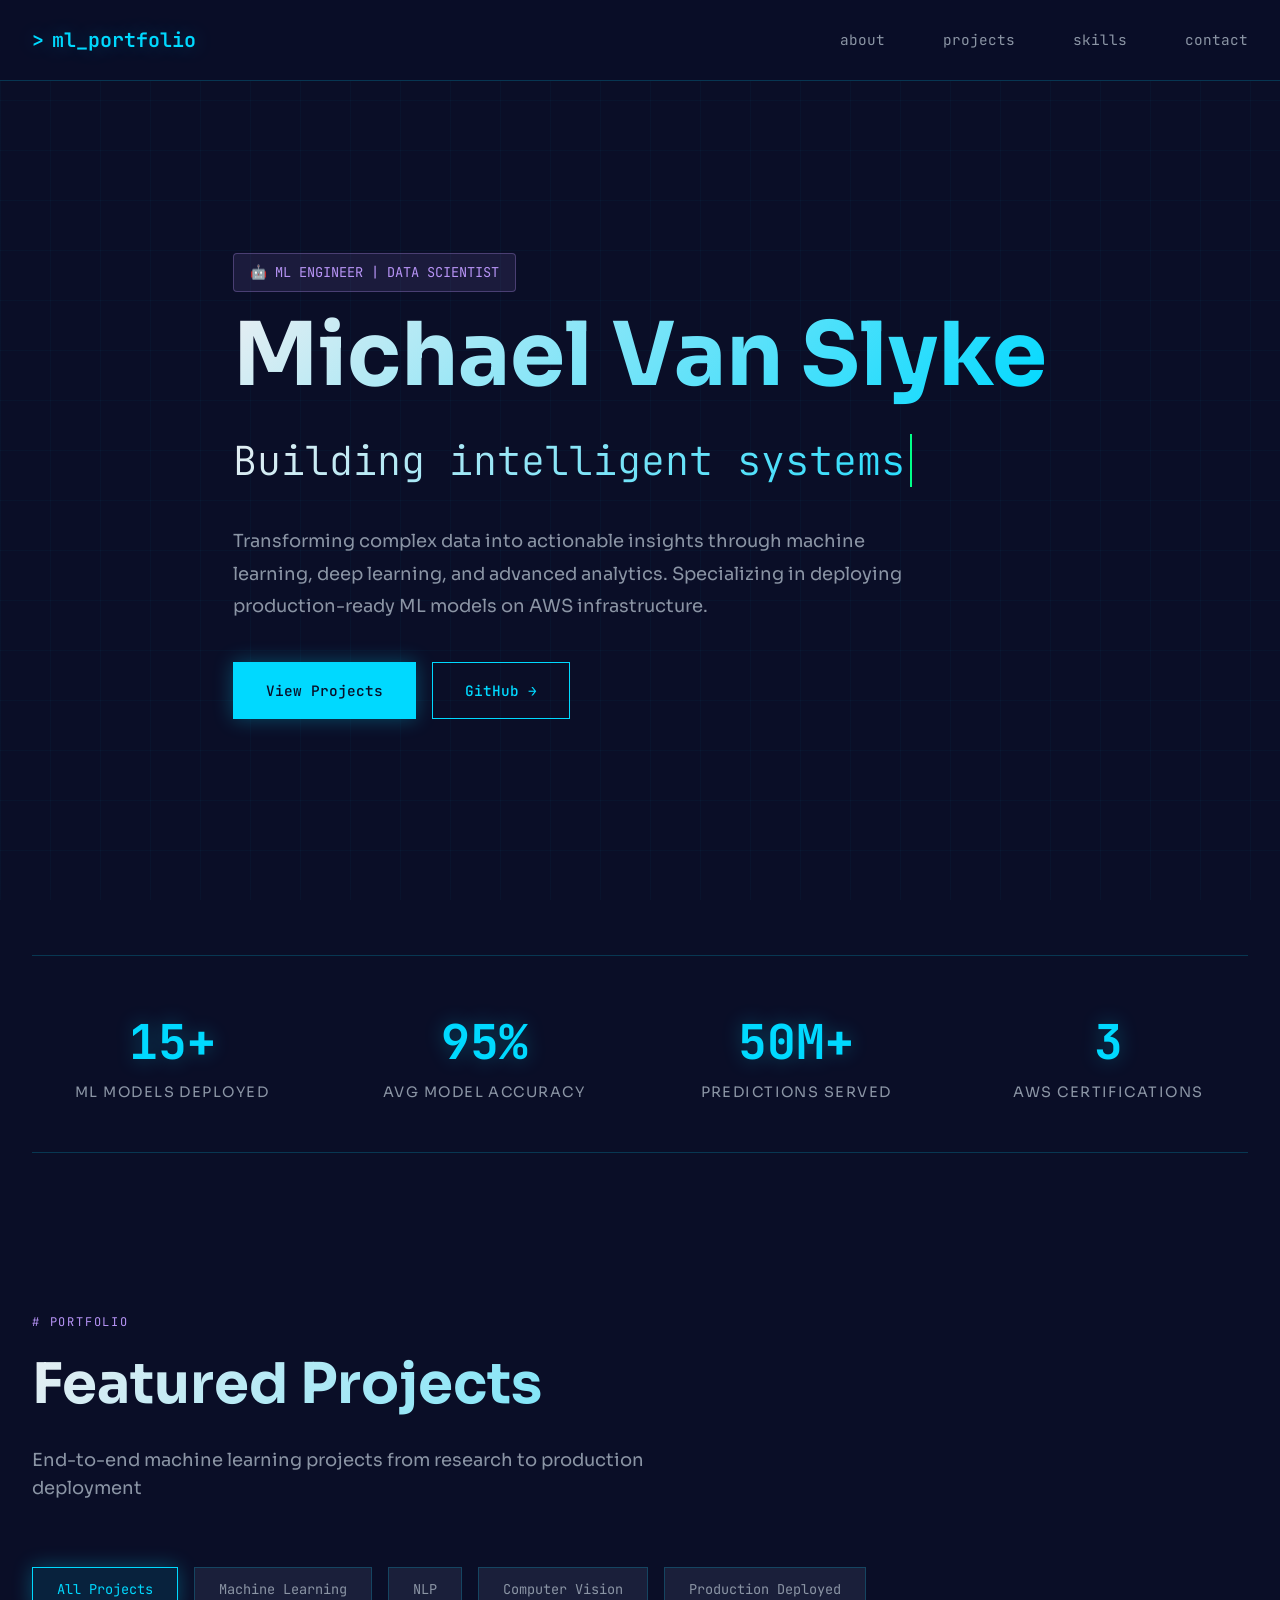
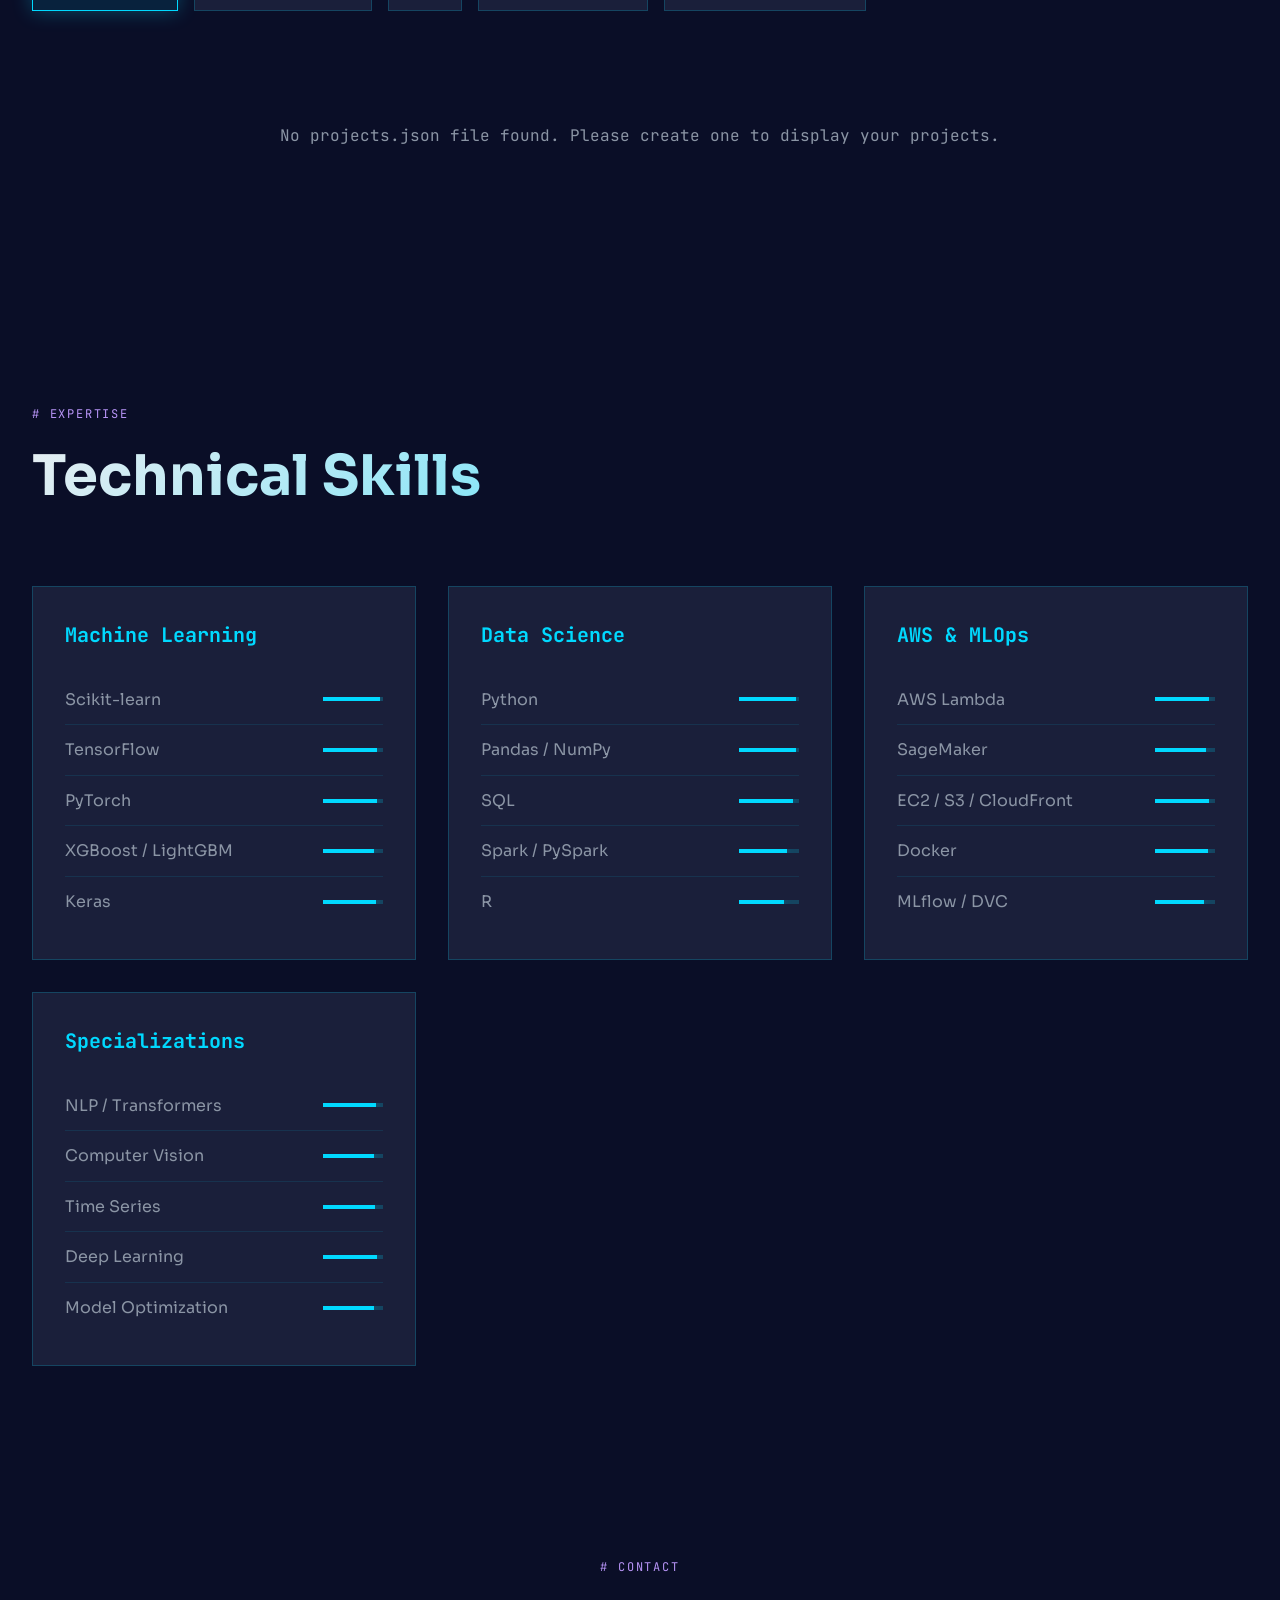
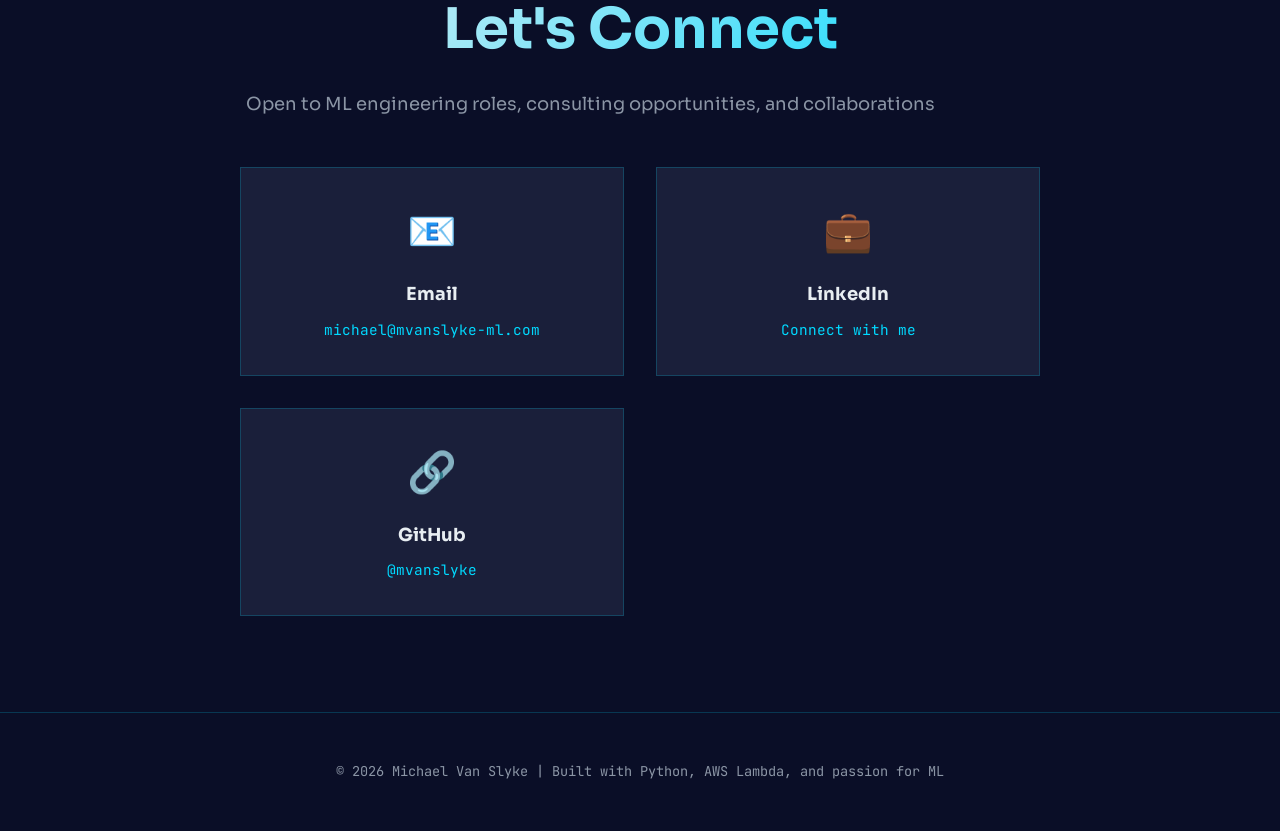
==== website/index.html @ 48c7a218 "Restructured Repository" ====
<!DOCTYPE html>
<html lang="en">
<head>
    <meta charset="UTF-8">
    <meta name="viewport" content="width=device-width, initial-scale=1.0">
    <title>Michael Van Slyke - ML Engineer & Data Scientist</title>
    <meta name="description" content="Machine Learning Engineer and Data Scientist specializing in deploying production-ready ML models on AWS infrastructure.">
    <meta name="keywords" content="machine learning, data science, AWS, deep learning, AI, portfolio">
    
    <!-- Fonts -->
    <link rel="preconnect" href="https://fonts.googleapis.com">
    <link rel="preconnect" href="https://fonts.gstatic.com" crossorigin>
    <link href="https://fonts.googleapis.com/css2?family=JetBrains+Mono:wght@300;400;600&family=Sora:wght@300;400;600;700&display=swap" rel="stylesheet">
    
    <!-- Styles -->
    <link rel="stylesheet" href="styles.css">
</head>
<body>
    <!-- Particle effect -->
    <div class="particles" id="particles"></div>

    <!-- Navigation -->
    <nav>
        <div class="container">
            <div class="logo">ml_portfolio</div>
            <ul>
                <li><a href="#about">about</a></li>
                <li><a href="#projects">projects</a></li>
                <li><a href="#skills">skills</a></li>
                <li><a href="#contact">contact</a></li>
            </ul>
        </div>
    </nav>

    <!-- Hero Section -->
    <section class="hero">
        <div class="container">
            <div class="hero-content">
                <div class="hero-label">🤖 ML ENGINEER | DATA SCIENTIST</div>
                <h1>Michael Van Slyke</h1>
                <h2><span class="typing">Building intelligent systems</span></h2>
                <p>
                    Transforming complex data into actionable insights through machine learning, 
                    deep learning, and advanced analytics. Specializing in deploying production-ready 
                    ML models on AWS infrastructure.
                </p>
                <div class="hero-buttons">
                    <a href="#projects" class="btn btn-primary">View Projects</a>
                    <a href="https://github.com/mvanslyke" class="btn btn-secondary" target="_blank">GitHub →</a>
                </div>
            </div>
        </div>
    </section>

    <!-- Stats -->
    <div class="container">
        <div class="stats">
            <div class="stat-item">
                <div class="stat-number">15+</div>
                <div class="stat-label">ML Models Deployed</div>
            </div>
            <div class="stat-item">
                <div class="stat-number">95%</div>
                <div class="stat-label">Avg Model Accuracy</div>
            </div>
            <div class="stat-item">
                <div class="stat-number">50M+</div>
                <div class="stat-label">Predictions Served</div>
            </div>
            <div class="stat-item">
                <div class="stat-number">3</div>
                <div class="stat-label">AWS Certifications</div>
            </div>
        </div>
    </div>

    <!-- Projects Section -->
    <section id="projects">
        <div class="container">
            <div class="section-header">
                <div class="section-tag"># PORTFOLIO</div>
                <h2>Featured Projects</h2>
                <p class="section-description">
                    End-to-end machine learning projects from research to production deployment
                </p>
            </div>

            <div class="filter-tabs">
                <button class="filter-tab active" data-filter="all">All Projects</button>
                <button class="filter-tab" data-filter="ml">Machine Learning</button>
                <button class="filter-tab" data-filter="nlp">NLP</button>
                <button class="filter-tab" data-filter="cv">Computer Vision</button>
                <button class="filter-tab" data-filter="deploy">Production Deployed</button>
            </div>

            <div class="projects-grid" id="projectsGrid">
                <!-- Projects will be dynamically loaded here -->
            </div>
        </div>
    </section>

    <!-- Skills Section -->
    <section id="skills">
        <div class="container">
            <div class="section-header">
                <div class="section-tag"># EXPERTISE</div>
                <h2>Technical Skills</h2>
            </div>

            <div class="skills-grid">
                <div class="skill-category">
                    <h3>Machine Learning</h3>
                    <ul class="skill-list">
                        <li>Scikit-learn <span class="skill-bar" style="--skill-level: 95%"></span></li>
                        <li>TensorFlow <span class="skill-bar" style="--skill-level: 90%"></span></li>
                        <li>PyTorch <span class="skill-bar" style="--skill-level: 90%"></span></li>
                        <li>XGBoost / LightGBM <span class="skill-bar" style="--skill-level: 85%"></span></li>
                        <li>Keras <span class="skill-bar" style="--skill-level: 88%"></span></li>
                    </ul>
                </div>

                <div class="skill-category">
                    <h3>Data Science</h3>
                    <ul class="skill-list">
                        <li>Python <span class="skill-bar" style="--skill-level: 95%"></span></li>
                        <li>Pandas / NumPy <span class="skill-bar" style="--skill-level: 95%"></span></li>
                        <li>SQL <span class="skill-bar" style="--skill-level: 90%"></span></li>
                        <li>Spark / PySpark <span class="skill-bar" style="--skill-level: 80%"></span></li>
                        <li>R <span class="skill-bar" style="--skill-level: 75%"></span></li>
                    </ul>
                </div>

                <div class="skill-category">
                    <h3>AWS & MLOps</h3>
                    <ul class="skill-list">
                        <li>AWS Lambda <span class="skill-bar" style="--skill-level: 90%"></span></li>
                        <li>SageMaker <span class="skill-bar" style="--skill-level: 85%"></span></li>
                        <li>EC2 / S3 / CloudFront <span class="skill-bar" style="--skill-level: 90%"></span></li>
                        <li>Docker <span class="skill-bar" style="--skill-level: 88%"></span></li>
                        <li>MLflow / DVC <span class="skill-bar" style="--skill-level: 82%"></span></li>
                    </ul>
                </div>

                <div class="skill-category">
                    <h3>Specializations</h3>
                    <ul class="skill-list">
                        <li>NLP / Transformers <span class="skill-bar" style="--skill-level: 88%"></span></li>
                        <li>Computer Vision <span class="skill-bar" style="--skill-level: 85%"></span></li>
                        <li>Time Series <span class="skill-bar" style="--skill-level: 87%"></span></li>
                        <li>Deep Learning <span class="skill-bar" style="--skill-level: 90%"></span></li>
                        <li>Model Optimization <span class="skill-bar" style="--skill-level: 85%"></span></li>
                    </ul>
                </div>
            </div>
        </div>
    </section>

    <!-- Contact Section -->
    <section id="contact">
        <div class="container">
            <div class="contact-content">
                <div class="section-tag"># CONTACT</div>
                <h2>Let's Connect</h2>
                <p class="section-description">
                    Open to ML engineering roles, consulting opportunities, and collaborations
                </p>

                <div class="contact-grid">
                    <div class="contact-card">
                        <div class="contact-icon">📧</div>
                        <h3>Email</h3>
                        <a href="mailto:michael@mvanslyke-ml.com">michael@mvanslyke-ml.com</a>
                    </div>
                    <div class="contact-card">
                        <div class="contact-icon">💼</div>
                        <h3>LinkedIn</h3>
                        <a href="https://linkedin.com/in/michaelvanslyke" target="_blank">Connect with me</a>
                    </div>
                    <div class="contact-card">
                        <div class="contact-icon">🔗</div>
                        <h3>GitHub</h3>
                        <a href="https://github.com/mvanslyke" target="_blank">@mvanslyke</a>
                    </div>
                </div>
            </div>
        </div>
    </section>

    <!-- Footer -->
    <footer>
        <div class="container">
            <p>© 2026 Michael Van Slyke | Built with Python, AWS Lambda, and passion for ML</p>
        </div>
    </footer>

    <!-- ML Demo Modal -->
    <div class="modal" id="demoModal">
        <div class="modal-content">
            <div class="modal-header">
                <h3 id="modalTitle">Live ML Demo</h3>
                <button class="modal-close" onclick="closeModal()">&times;</button>
            </div>
            <div class="modal-body">
                <div class="demo-interface">
                    <label style="display: block; margin-bottom: 0.5rem; color: var(--text-muted); font-family: 'JetBrains Mono', monospace; font-size: 0.85rem;">
                        INPUT DATA
                    </label>
                    <textarea 
                        id="demoInput" 
                        class="demo-input" 
                        rows="4" 
                        placeholder="Enter your input here..."></textarea>
                    
                    <button class="btn btn-primary" onclick="runDemo()" style="width: 100%;">
                        Run Prediction
                    </button>
                </div>

                <div style="margin-bottom: 1rem;">
                    <label style="display: block; margin-bottom: 0.5rem; color: var(--text-muted); font-family: 'JetBrains Mono', monospace; font-size: 0.85rem;">
                        MODEL OUTPUT
                    </label>
                    <div id="demoOutput" class="demo-output">
Awaiting prediction...
                    </div>
                </div>

                <div style="padding: 1rem; background: rgba(0, 217, 255, 0.05); border: 1px solid var(--border);">
                    <p style="color: var(--text-muted); font-size: 0.85rem; margin: 0;">
                        <strong style="color: var(--accent);">ℹ️ About this model:</strong>
                        <span id="modalDescription">Model description will appear here</span>
                    </p>
                </div>
            </div>
        </div>
    </div>

    <!-- Scripts -->
    <script src="app.js"></script>
</body>
</html>
---- website/styles.css ----
/* CSS Variables */
:root {
    --primary: #0A0E27;
    --secondary: #1A1F3A;
    --accent: #00D9FF;
    --accent-glow: rgba(0, 217, 255, 0.3);
    --purple: #B794F6;
    --green: #00FF88;
    --text: #E8EEF2;
    --text-muted: #8B95A5;
    --border: rgba(0, 217, 255, 0.2);
    --code-bg: #0D1117;
}

/* Reset */
* {
    margin: 0;
    padding: 0;
    box-sizing: border-box;
}

/* Base Styles */
body {
    font-family: 'Sora', sans-serif;
    background: var(--primary);
    color: var(--text);
    line-height: 1.6;
    overflow-x: hidden;
}

/* Animated background grid */
body::before {
    content: '';
    position: fixed;
    top: 0;
    left: 0;
    width: 100%;
    height: 100%;
    background-image: 
        linear-gradient(rgba(0, 217, 255, 0.03) 1px, transparent 1px),
        linear-gradient(90deg, rgba(0, 217, 255, 0.03) 1px, transparent 1px);
    background-size: 50px 50px;
    pointer-events: none;
    z-index: 0;
    animation: gridPulse 10s ease-in-out infinite;
}

@keyframes gridPulse {
    0%, 100% { opacity: 0.3; }
    50% { opacity: 0.6; }
}

/* Floating particles effect */
.particles {
    position: fixed;
    top: 0;
    left: 0;
    width: 100%;
    height: 100%;
    pointer-events: none;
    z-index: 1;
}

.particle {
    position: absolute;
    width: 2px;
    height: 2px;
    background: var(--accent);
    border-radius: 50%;
    opacity: 0;
    animation: float 15s infinite ease-in-out;
    box-shadow: 0 0 10px var(--accent);
}

@keyframes float {
    0% {
        transform: translateY(100vh) translateX(0);
        opacity: 0;
    }
    10% {
        opacity: 0.5;
    }
    90% {
        opacity: 0.5;
    }
    100% {
        transform: translateY(-100px) translateX(100px);
        opacity: 0;
    }
}

/* Container */
.container {
    max-width: 1400px;
    margin: 0 auto;
    padding: 0 2rem;
    position: relative;
    z-index: 2;
}

/* Navigation */
nav {
    padding: 1.5rem 0;
    position: sticky;
    top: 0;
    background: rgba(10, 14, 39, 0.95);
    backdrop-filter: blur(20px);
    border-bottom: 1px solid var(--border);
    z-index: 100;
}

nav .container {
    display: flex;
    justify-content: space-between;
    align-items: center;
}

.logo {
    font-family: 'JetBrains Mono', monospace;
    font-size: 1.25rem;
    font-weight: 600;
    color: var(--accent);
    text-shadow: 0 0 20px var(--accent-glow);
    display: flex;
    align-items: center;
    gap: 0.5rem;
}

.logo::before {
    content: '>';
    animation: blink 1.5s infinite;
}

@keyframes blink {
    0%, 49% { opacity: 1; }
    50%, 100% { opacity: 0; }
}

nav ul {
    display: flex;
    gap: 2.5rem;
    list-style: none;
}

nav a {
    color: var(--text-muted);
    text-decoration: none;
    font-size: 0.9rem;
    font-weight: 400;
    transition: all 0.3s ease;
    position: relative;
    font-family: 'JetBrains Mono', monospace;
}

nav a::before {
    content: '$ ';
    opacity: 0;
    transition: opacity 0.3s ease;
}

nav a:hover {
    color: var(--accent);
    text-shadow: 0 0 10px var(--accent-glow);
}

nav a:hover::before {
    opacity: 1;
}

/* Hero Section */
.hero {
    min-height: 90vh;
    display: flex;
    align-items: center;
    padding: 4rem 0;
    position: relative;
}

.hero-content {
    opacity: 0;
    animation: fadeInUp 1s ease 0.3s forwards;
}

.hero-label {
    font-family: 'JetBrains Mono', monospace;
    font-size: 0.85rem;
    color: var(--purple);
    margin-bottom: 1rem;
    display: inline-block;
    padding: 0.5rem 1rem;
    background: rgba(183, 148, 246, 0.1);
    border: 1px solid rgba(183, 148, 246, 0.3);
    border-radius: 4px;
}

.hero h1 {
    font-size: clamp(3rem, 8vw, 5.5rem);
    font-weight: 700;
    line-height: 1.1;
    margin-bottom: 1.5rem;
    background: linear-gradient(135deg, var(--text) 0%, var(--accent) 100%);
    -webkit-background-clip: text;
    -webkit-text-fill-color: transparent;
    background-clip: text;
}

.hero h2 {
    font-size: clamp(1.5rem, 4vw, 2.5rem);
    font-weight: 300;
    color: var(--text-muted);
    margin-bottom: 2rem;
    font-family: 'JetBrains Mono', monospace;
}

.hero h2 .typing {
    color: var(--green);
    border-right: 2px solid var(--green);
    padding-right: 5px;
    animation: typing 3s steps(30) infinite, blink-cursor 0.75s step-end infinite;
}

@keyframes typing {
    0%, 100% { width: 0; }
    50% { width: 100%; }
}

@keyframes blink-cursor {
    50% { border-color: transparent; }
}

.hero p {
    font-size: 1.125rem;
    color: var(--text-muted);
    max-width: 700px;
    margin-bottom: 2.5rem;
    line-height: 1.8;
}

.hero-buttons {
    display: flex;
    gap: 1rem;
    flex-wrap: wrap;
}

/* Buttons */
.btn {
    padding: 1rem 2rem;
    text-decoration: none;
    font-size: 0.9rem;
    font-weight: 500;
    font-family: 'JetBrains Mono', monospace;
    transition: all 0.3s ease;
    border: 1px solid;
    cursor: pointer;
    background: transparent;
    display: inline-flex;
    align-items: center;
    gap: 0.5rem;
}

.btn-primary {
    background: var(--accent);
    color: var(--primary);
    border-color: var(--accent);
    box-shadow: 0 0 20px var(--accent-glow);
}

.btn-primary:hover {
    transform: translateY(-2px);
    box-shadow: 0 5px 30px var(--accent-glow);
}

.btn-secondary {
    color: var(--accent);
    border-color: var(--accent);
}

.btn-secondary:hover {
    background: rgba(0, 217, 255, 0.1);
}

/* Stats Bar */
.stats {
    display: grid;
    grid-template-columns: repeat(auto-fit, minmax(200px, 1fr));
    gap: 2rem;
    padding: 3rem 0;
    margin: 4rem 0;
    border-top: 1px solid var(--border);
    border-bottom: 1px solid var(--border);
}

.stat-item {
    text-align: center;
}

.stat-number {
    font-size: 3rem;
    font-weight: 700;
    color: var(--accent);
    font-family: 'JetBrains Mono', monospace;
    text-shadow: 0 0 20px var(--accent-glow);
}

.stat-label {
    font-size: 0.9rem;
    color: var(--text-muted);
    text-transform: uppercase;
    letter-spacing: 0.1em;
}

/* Section Styles */
section {
    padding: 6rem 0;
}

.section-header {
    margin-bottom: 4rem;
}

.section-tag {
    font-family: 'JetBrains Mono', monospace;
    font-size: 0.75rem;
    color: var(--purple);
    text-transform: uppercase;
    letter-spacing: 0.15em;
    margin-bottom: 0.5rem;
}

h2 {
    font-size: clamp(2rem, 5vw, 3.5rem);
    font-weight: 700;
    margin-bottom: 1rem;
    background: linear-gradient(135deg, var(--text) 0%, var(--accent) 100%);
    -webkit-background-clip: text;
    -webkit-text-fill-color: transparent;
    background-clip: text;
}

.section-description {
    font-size: 1.125rem;
    color: var(--text-muted);
    max-width: 700px;
}

/* Filter Tabs */
.filter-tabs {
    display: flex;
    gap: 1rem;
    margin-bottom: 3rem;
    flex-wrap: wrap;
}

.filter-tab {
    padding: 0.75rem 1.5rem;
    background: var(--secondary);
    color: var(--text-muted);
    border: 1px solid var(--border);
    font-family: 'JetBrains Mono', monospace;
    font-size: 0.85rem;
    cursor: pointer;
    transition: all 0.3s ease;
}

.filter-tab:hover {
    border-color: var(--accent);
    color: var(--accent);
}

.filter-tab.active {
    background: rgba(0, 217, 255, 0.1);
    border-color: var(--accent);
    color: var(--accent);
    box-shadow: 0 0 20px var(--accent-glow);
}

/* Project Cards */
.projects-grid {
    display: grid;
    grid-template-columns: repeat(auto-fill, minmax(380px, 1fr));
    gap: 2rem;
}

.project-card {
    background: var(--secondary);
    border: 1px solid var(--border);
    padding: 2rem;
    transition: all 0.4s ease;
    position: relative;
    overflow: hidden;
}

.project-card::before {
    content: '';
    position: absolute;
    top: 0;
    left: 0;
    width: 100%;
    height: 3px;
    background: linear-gradient(90deg, var(--accent), var(--purple));
    transform: scaleX(0);
    transform-origin: left;
    transition: transform 0.4s ease;
}

.project-card:hover {
    transform: translateY(-5px);
    border-color: var(--accent);
    box-shadow: 0 10px 40px rgba(0, 217, 255, 0.2);
}

.project-card:hover::before {
    transform: scaleX(1);
}

.project-header {
    display: flex;
    justify-content: space-between;
    align-items: flex-start;
    margin-bottom: 1rem;
}

.project-card h3 {
    font-size: 1.5rem;
    color: var(--text);
    margin-bottom: 0.5rem;
    font-weight: 600;
}

.project-date {
    font-family: 'JetBrains Mono', monospace;
    font-size: 0.75rem;
    color: var(--text-muted);
    white-space: nowrap;
}

.project-description {
    color: var(--text-muted);
    margin-bottom: 1.5rem;
    line-height: 1.7;
    font-size: 0.95rem;
}

.project-tags {
    display: flex;
    flex-wrap: wrap;
    gap: 0.5rem;
    margin-bottom: 1.5rem;
}

.tag {
    padding: 0.4rem 0.8rem;
    background: rgba(0, 217, 255, 0.1);
    color: var(--accent);
    font-family: 'JetBrains Mono', monospace;
    font-size: 0.75rem;
    border: 1px solid rgba(0, 217, 255, 0.3);
}

.tag.ml { 
    background: rgba(183, 148, 246, 0.1);
    color: var(--purple);
    border-color: rgba(183, 148, 246, 0.3);
}

.tag.live {
    background: rgba(0, 255, 136, 0.1);
    color: var(--green);
    border-color: rgba(0, 255, 136, 0.3);
}

.project-metrics {
    display: grid;
    grid-template-columns: repeat(2, 1fr);
    gap: 1rem;
    margin-bottom: 1.5rem;
    padding: 1rem;
    background: rgba(0, 0, 0, 0.3);
    border: 1px solid rgba(0, 217, 255, 0.1);
}

.metric {
    display: flex;
    flex-direction: column;
}

.metric-value {
    font-family: 'JetBrains Mono', monospace;
    font-size: 1.25rem;
    color: var(--green);
    font-weight: 600;
}

.metric-label {
    font-size: 0.75rem;
    color: var(--text-muted);
    text-transform: uppercase;
    letter-spacing: 0.05em;
}

.project-links {
    display: flex;
    gap: 1rem;
}

.project-link {
    flex: 1;
    padding: 0.75rem;
    text-align: center;
    text-decoration: none;
    font-family: 'JetBrains Mono', monospace;
    font-size: 0.8rem;
    border: 1px solid var(--border);
    color: var(--text);
    transition: all 0.3s ease;
}

.project-link:hover {
    border-color: var(--accent);
    color: var(--accent);
    background: rgba(0, 217, 255, 0.05);
}

.project-link.demo {
    background: rgba(0, 255, 136, 0.1);
    border-color: var(--green);
    color: var(--green);
}

.project-link.demo:hover {
    background: rgba(0, 255, 136, 0.2);
    box-shadow: 0 0 20px rgba(0, 255, 136, 0.3);
}

/* ML Demo Modal */
.modal {
    display: none;
    position: fixed;
    top: 0;
    left: 0;
    width: 100%;
    height: 100%;
    background: rgba(0, 0, 0, 0.9);
    z-index: 1000;
    align-items: center;
    justify-content: center;
    backdrop-filter: blur(10px);
}

.modal.active {
    display: flex;
}

.modal-content {
    background: var(--secondary);
    border: 1px solid var(--accent);
    max-width: 800px;
    width: 90%;
    max-height: 90vh;
    overflow-y: auto;
    position: relative;
    box-shadow: 0 0 50px var(--accent-glow);
}

.modal-header {
    padding: 2rem;
    border-bottom: 1px solid var(--border);
    display: flex;
    justify-content: space-between;
    align-items: center;
}

.modal-header h3 {
    font-size: 1.75rem;
    color: var(--accent);
}

.modal-close {
    background: none;
    border: none;
    color: var(--text-muted);
    font-size: 2rem;
    cursor: pointer;
    line-height: 1;
    transition: color 0.3s ease;
}

.modal-close:hover {
    color: var(--accent);
}

.modal-body {
    padding: 2rem;
}

.demo-interface {
    background: var(--code-bg);
    border: 1px solid var(--border);
    padding: 2rem;
    margin-bottom: 2rem;
}

.demo-input {
    width: 100%;
    padding: 1rem;
    background: var(--secondary);
    border: 1px solid var(--border);
    color: var(--text);
    font-family: 'JetBrains Mono', monospace;
    font-size: 0.9rem;
    margin-bottom: 1rem;
    resize: vertical;
}

.demo-input:focus {
    outline: none;
    border-color: var(--accent);
    box-shadow: 0 0 10px var(--accent-glow);
}

.demo-output {
    background: var(--primary);
    border: 1px solid var(--green);
    padding: 1.5rem;
    font-family: 'JetBrains Mono', monospace;
    font-size: 0.9rem;
    color: var(--green);
    min-height: 150px;
    white-space: pre-wrap;
}

.loading {
    display: inline-block;
    width: 20px;
    height: 20px;
    border: 3px solid var(--border);
    border-top-color: var(--accent);
    border-radius: 50%;
    animation: spin 1s linear infinite;
}

@keyframes spin {
    to { transform: rotate(360deg); }
}

/* Skills Section */
.skills-grid {
    display: grid;
    grid-template-columns: repeat(auto-fit, minmax(300px, 1fr));
    gap: 2rem;
}

.skill-category {
    background: var(--secondary);
    border: 1px solid var(--border);
    padding: 2rem;
}

.skill-category h3 {
    color: var(--accent);
    font-size: 1.25rem;
    margin-bottom: 1.5rem;
    font-family: 'JetBrains Mono', monospace;
}

.skill-list {
    list-style: none;
}

.skill-list li {
    padding: 0.75rem 0;
    color: var(--text-muted);
    border-bottom: 1px solid rgba(0, 217, 255, 0.1);
    display: flex;
    justify-content: space-between;
    align-items: center;
}

.skill-list li:last-child {
    border-bottom: none;
}

.skill-bar {
    width: 60px;
    height: 4px;
    background: rgba(0, 217, 255, 0.2);
    position: relative;
    overflow: hidden;
}

.skill-bar::after {
    content: '';
    position: absolute;
    top: 0;
    left: 0;
    height: 100%;
    background: var(--accent);
    width: var(--skill-level, 80%);
    box-shadow: 0 0 10px var(--accent-glow);
}

/* Contact Section */
.contact-content {
    max-width: 800px;
    margin: 0 auto;
    text-align: center;
}

.contact-grid {
    display: grid;
    grid-template-columns: repeat(auto-fit, minmax(250px, 1fr));
    gap: 2rem;
    margin-top: 3rem;
}

.contact-card {
    background: var(--secondary);
    border: 1px solid var(--border);
    padding: 2rem;
    text-align: center;
    transition: all 0.3s ease;
}

.contact-card:hover {
    border-color: var(--accent);
    transform: translateY(-5px);
}

.contact-icon {
    font-size: 2.5rem;
    margin-bottom: 1rem;
}

.contact-card h3 {
    color: var(--text);
    font-size: 1.125rem;
    margin-bottom: 0.5rem;
}

.contact-card a {
    color: var(--accent);
    text-decoration: none;
    font-family: 'JetBrains Mono', monospace;
    font-size: 0.9rem;
}

/* Footer */
footer {
    padding: 3rem 0;
    border-top: 1px solid var(--border);
    text-align: center;
    color: var(--text-muted);
    font-family: 'JetBrains Mono', monospace;
    font-size: 0.85rem;
}

/* Animations */
@keyframes fadeInUp {
    from {
        opacity: 0;
        transform: translateY(30px);
    }
    to {
        opacity: 1;
        transform: translateY(0);
    }
}

/* Responsive */
@media (max-width: 968px) {
    nav ul {
        display: none;
    }

    .projects-grid {
        grid-template-columns: 1fr;
    }

    .stats {
        grid-template-columns: repeat(2, 1fr);
    }
}

@media (max-width: 640px) {
    .hero-buttons {
        flex-direction: column;
    }

    .btn {
        width: 100%;
        justify-content: center;
    }

    .filter-tabs {
        flex-direction: column;
    }

    .filter-tab {
        width: 100%;
    }

    .stats {
        grid-template-columns: 1fr;
    }
}
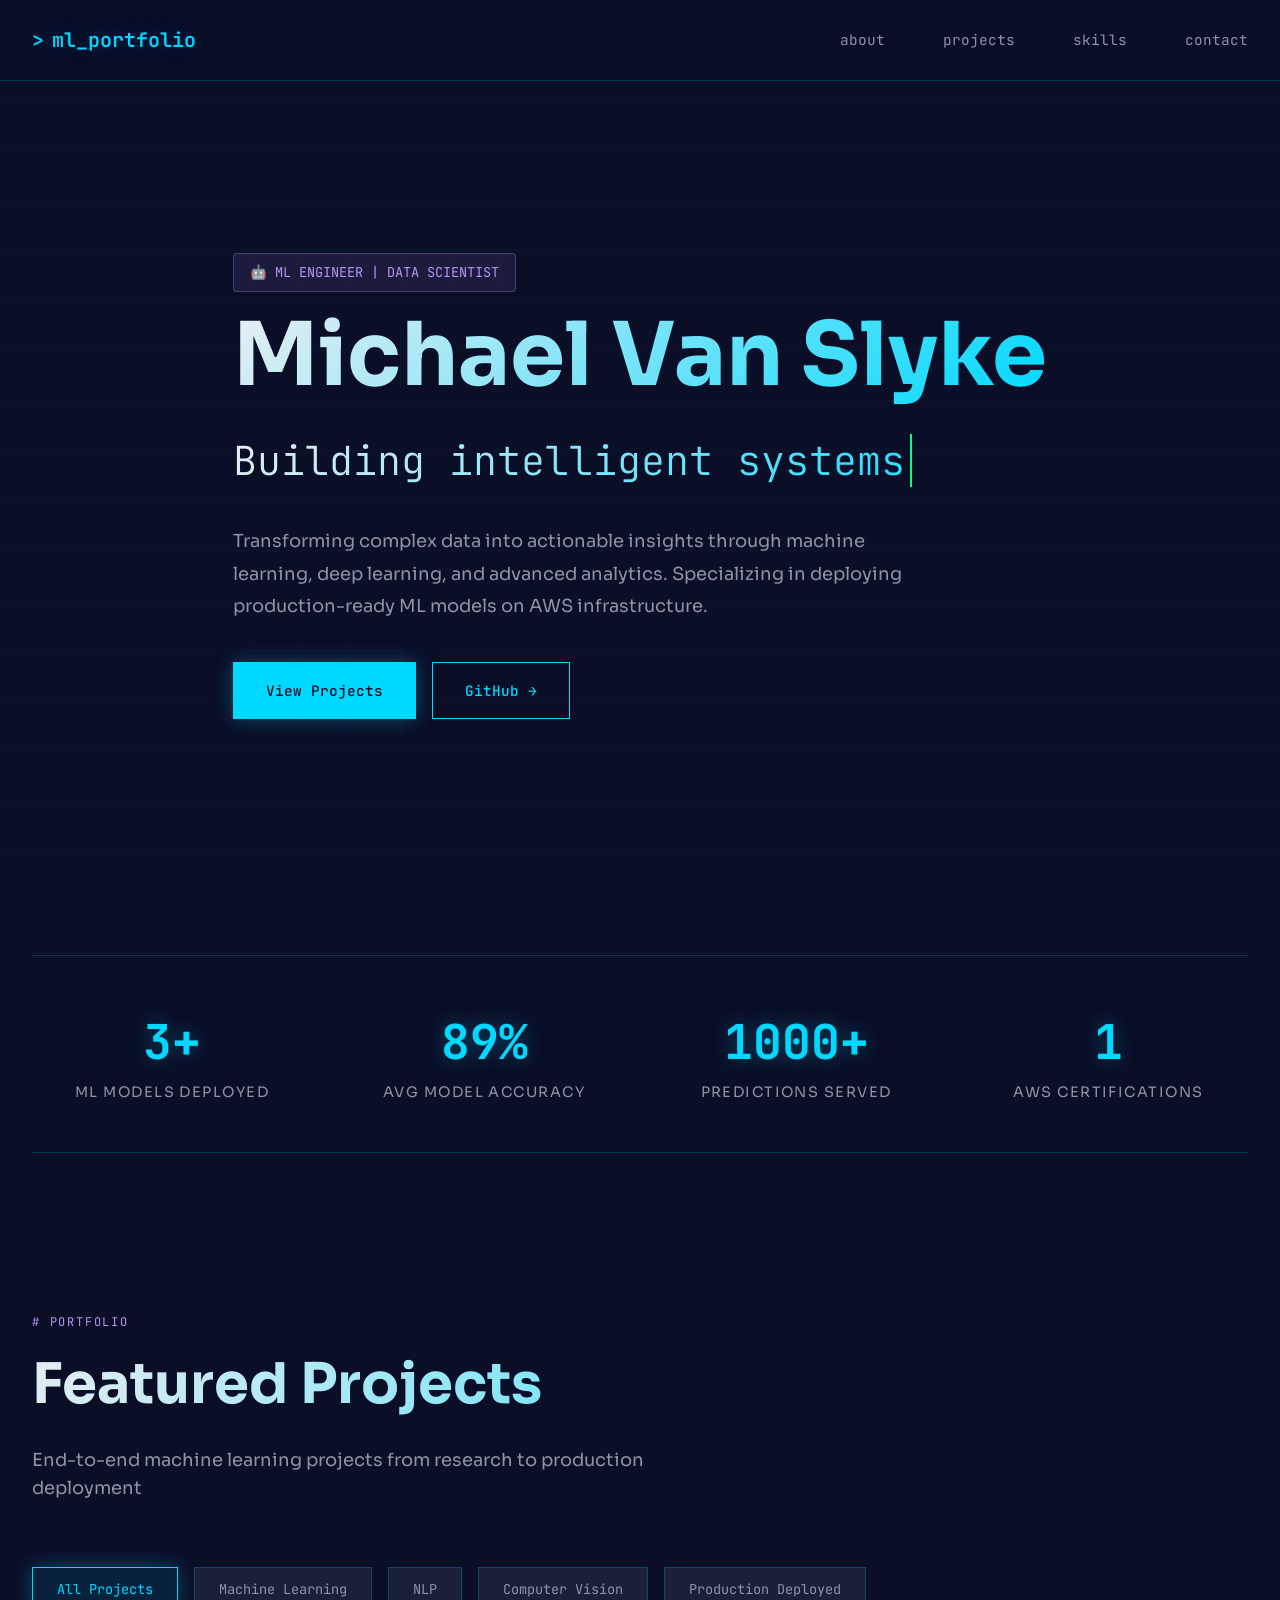
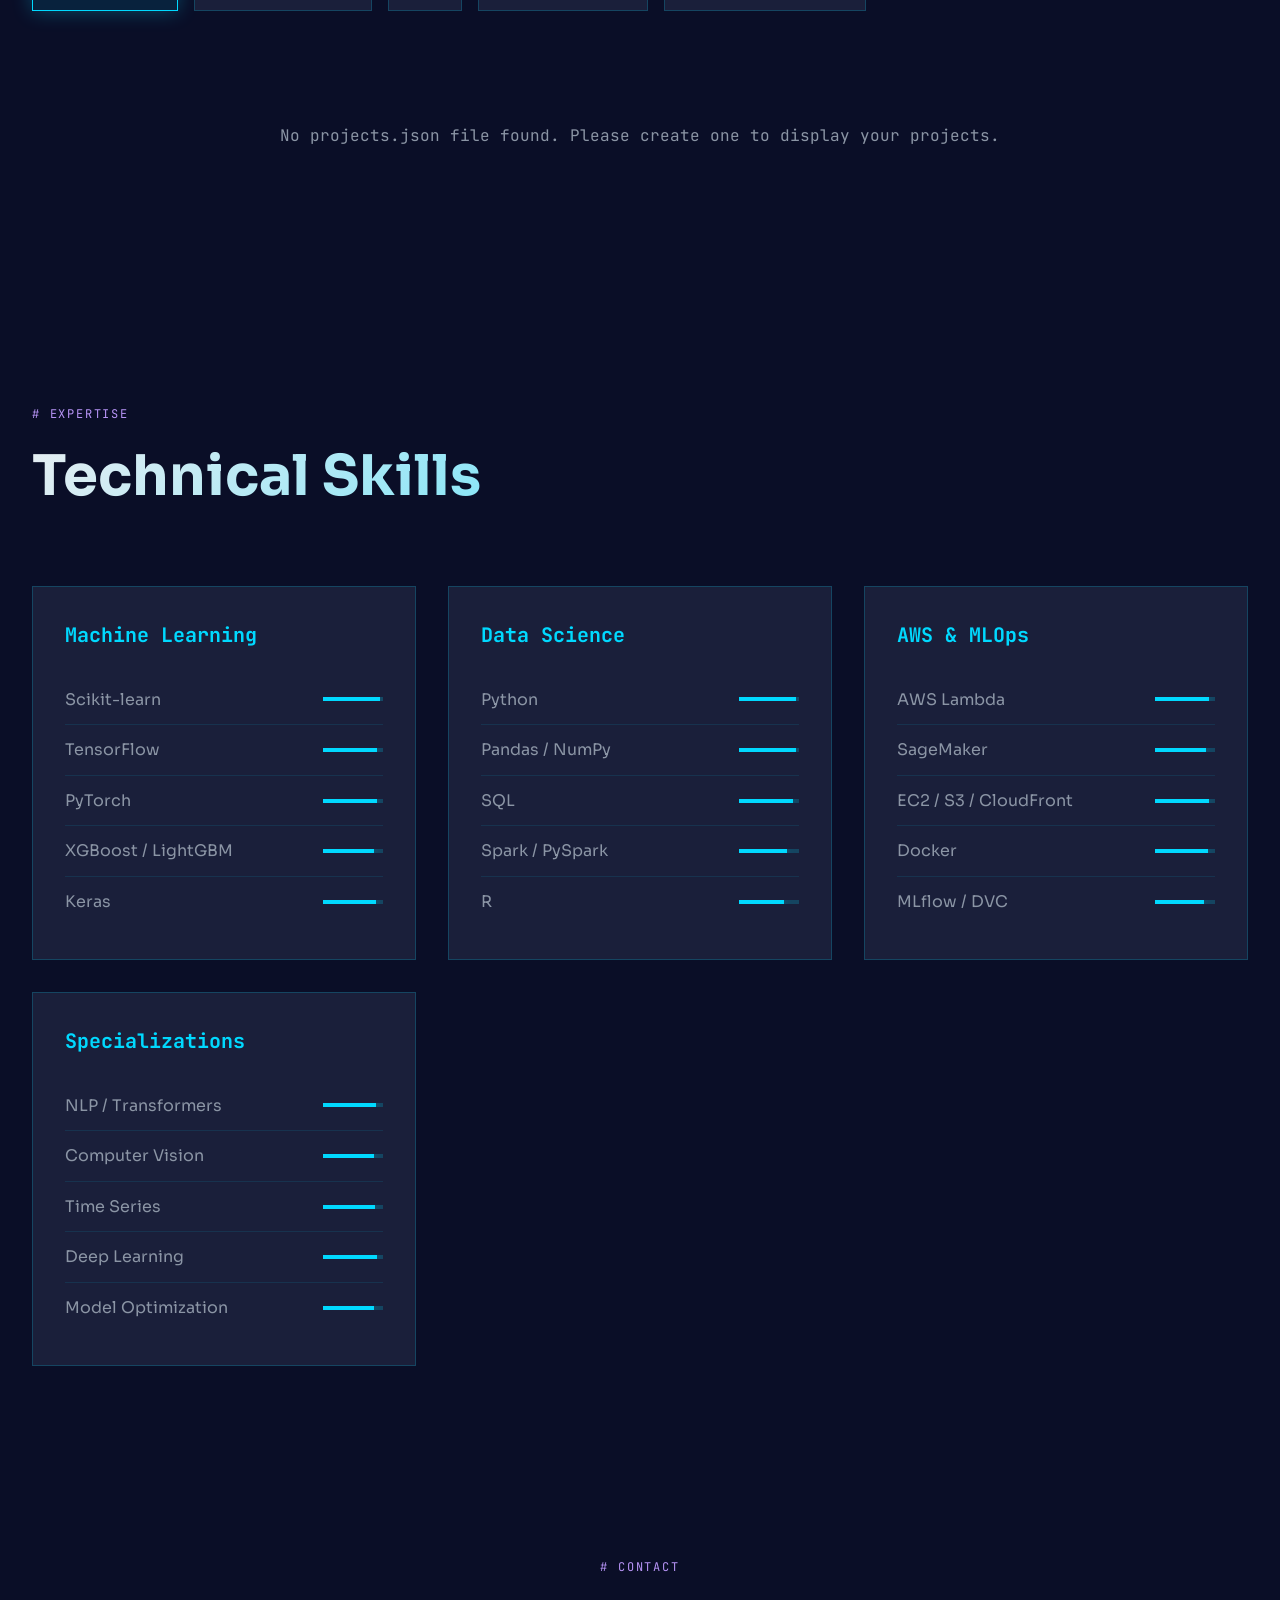
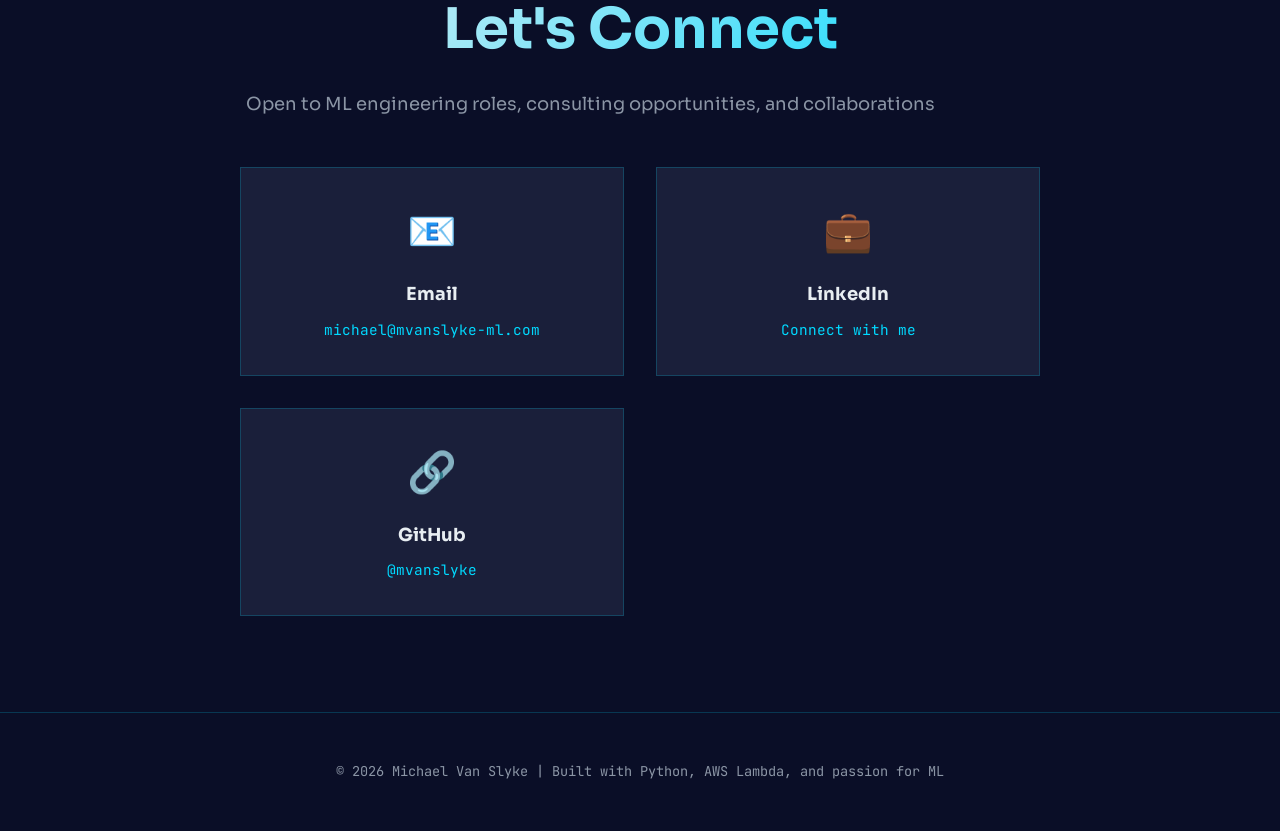
==== commit 9b0a2398: "customized index.html" ====
--- a/website/index.html
+++ b/website/index.html
@@ -56,19 +56,19 @@
     <div class="container">
         <div class="stats">
             <div class="stat-item">
-                <div class="stat-number">15+</div>
+                <div class="stat-number">3+</div>
                 <div class="stat-label">ML Models Deployed</div>
             </div>
             <div class="stat-item">
-                <div class="stat-number">95%</div>
+                <div class="stat-number">89%</div>
                 <div class="stat-label">Avg Model Accuracy</div>
             </div>
             <div class="stat-item">
-                <div class="stat-number">50M+</div>
+                <div class="stat-number">1000+</div>
                 <div class="stat-label">Predictions Served</div>
             </div>
             <div class="stat-item">
-                <div class="stat-number">3</div>
+                <div class="stat-number">1</div>
                 <div class="stat-label">AWS Certifications</div>
             </div>
         </div>
@@ -174,12 +174,12 @@
                     <div class="contact-card">
                         <div class="contact-icon">💼</div>
                         <h3>LinkedIn</h3>
-                        <a href="https://linkedin.com/in/michaelvanslyke" target="_blank">Connect with me</a>
+                        <a href="https://www.linkedin.com/in/michaeljvanslyke-datascientist/" target="_blank">Connect with me</a>
                     </div>
                     <div class="contact-card">
                         <div class="contact-icon">🔗</div>
                         <h3>GitHub</h3>
-                        <a href="https://github.com/mvanslyke" target="_blank">@mvanslyke</a>
+                        <a href="https://github.com/mvanslyke-ml/" target="_blank">@mvanslyke</a>
                     </div>
                 </div>
             </div>
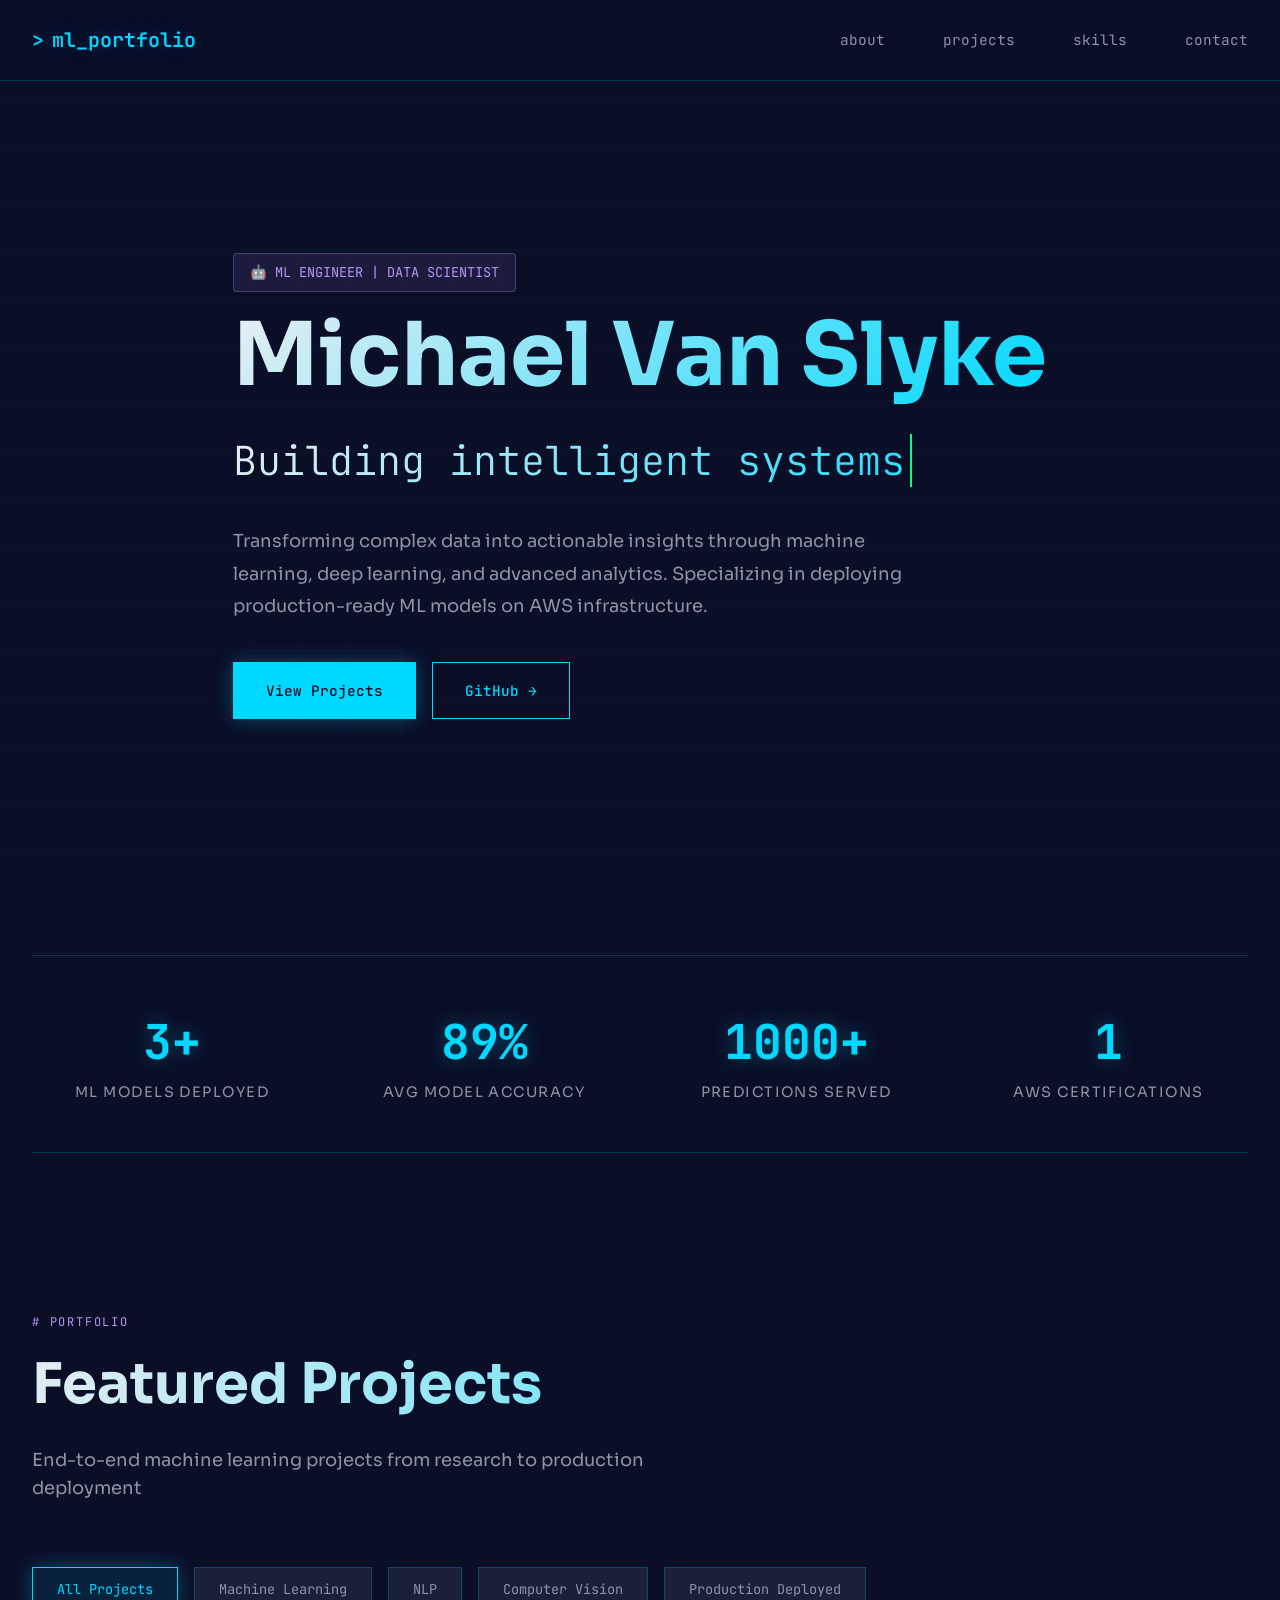
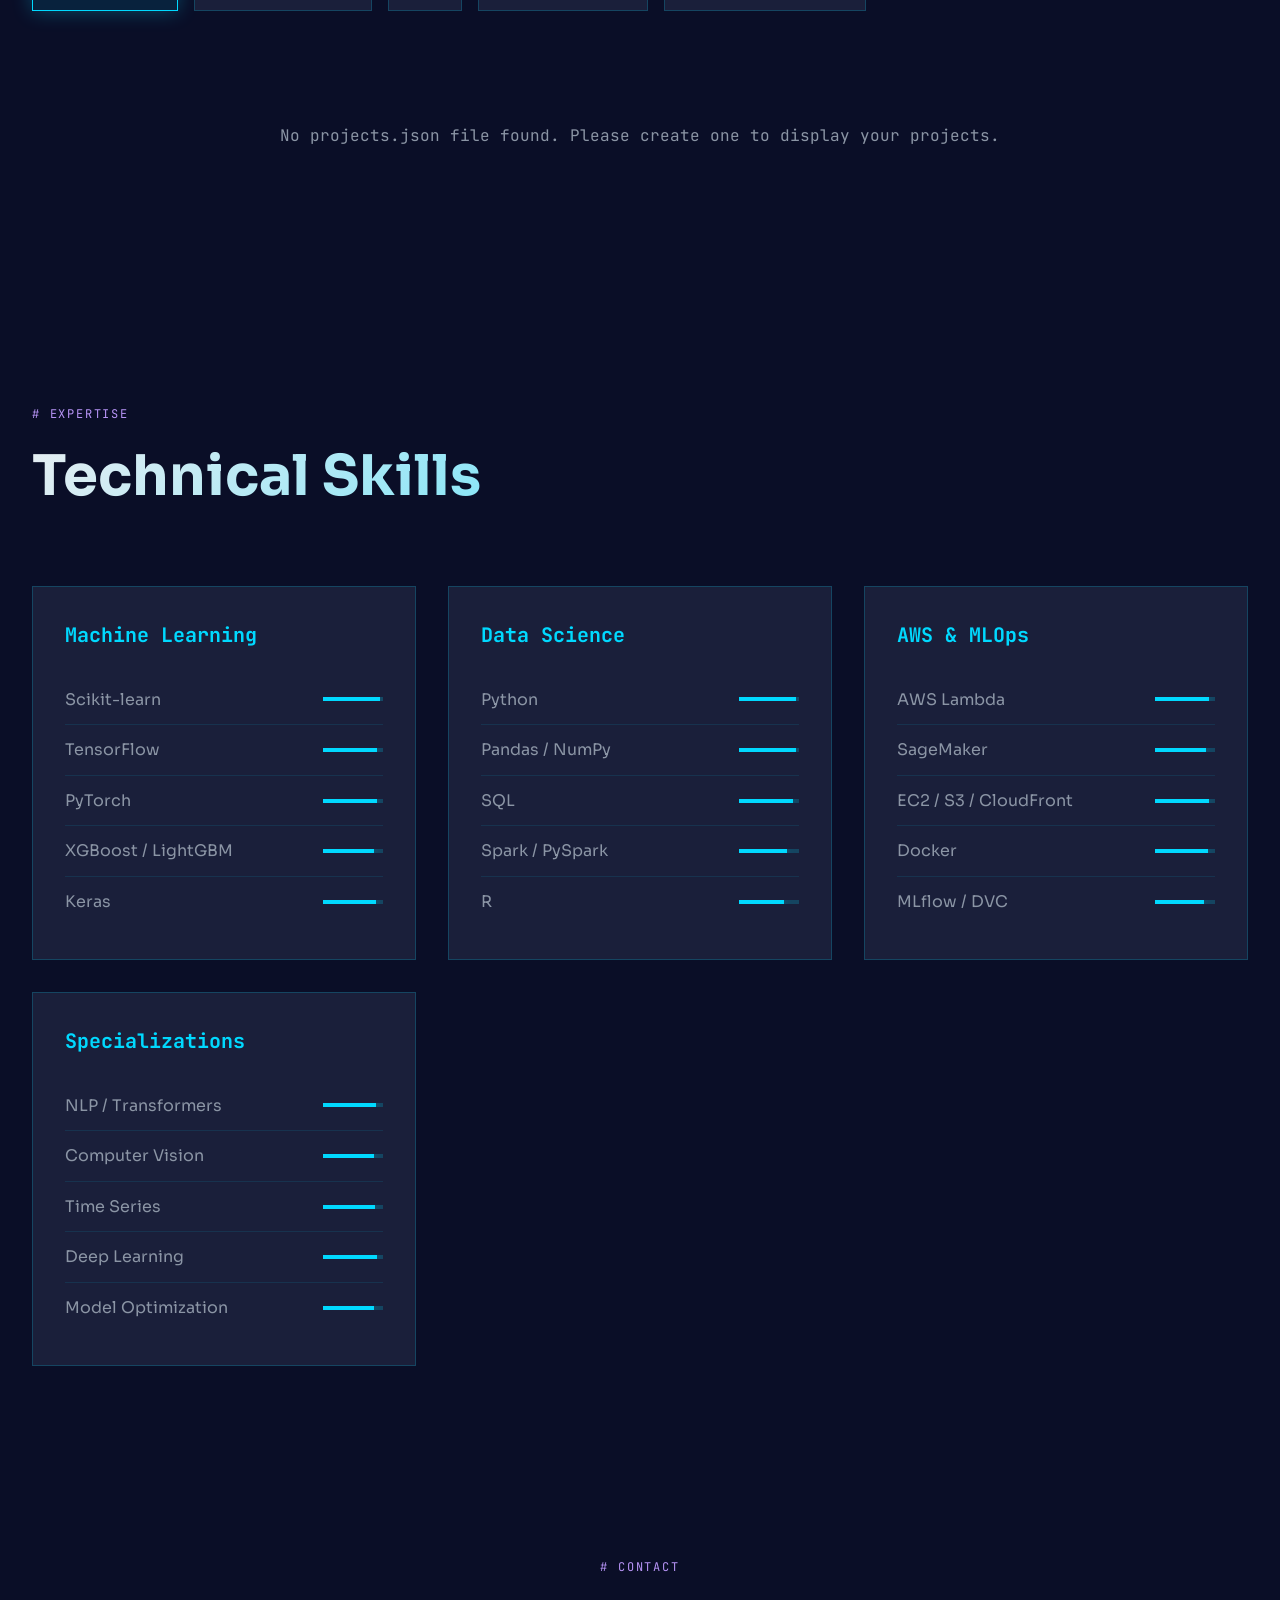
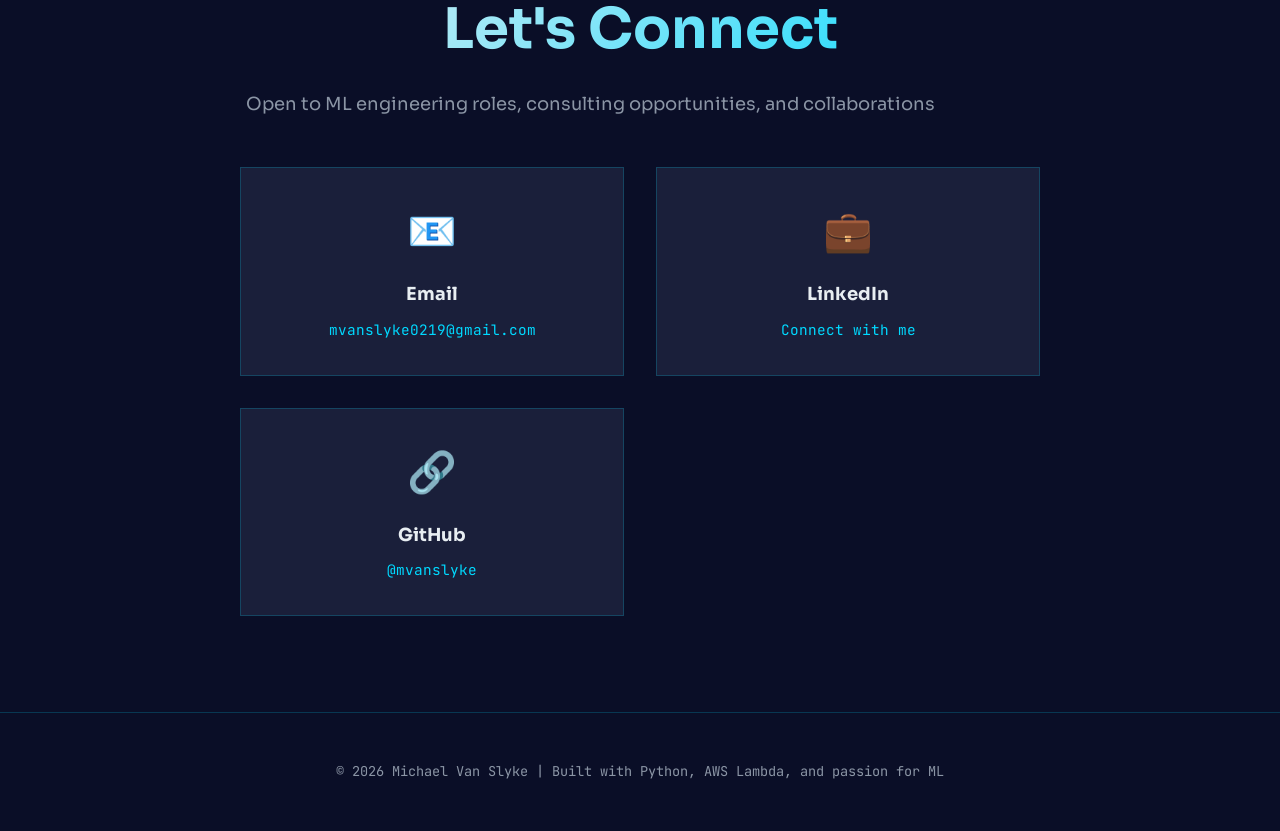
==== commit d7ac89d9: "corrected email info" ====
--- a/website/index.html
+++ b/website/index.html
@@ -169,7 +169,7 @@
                     <div class="contact-card">
                         <div class="contact-icon">📧</div>
                         <h3>Email</h3>
-                        <a href="mailto:michael@mvanslyke-ml.com">michael@mvanslyke-ml.com</a>
+                        <a href="mailto:mvanslyke0219@gmail.com">mvanslyke0219@gmail.com</a>
                     </div>
                     <div class="contact-card">
                         <div class="contact-icon">💼</div>
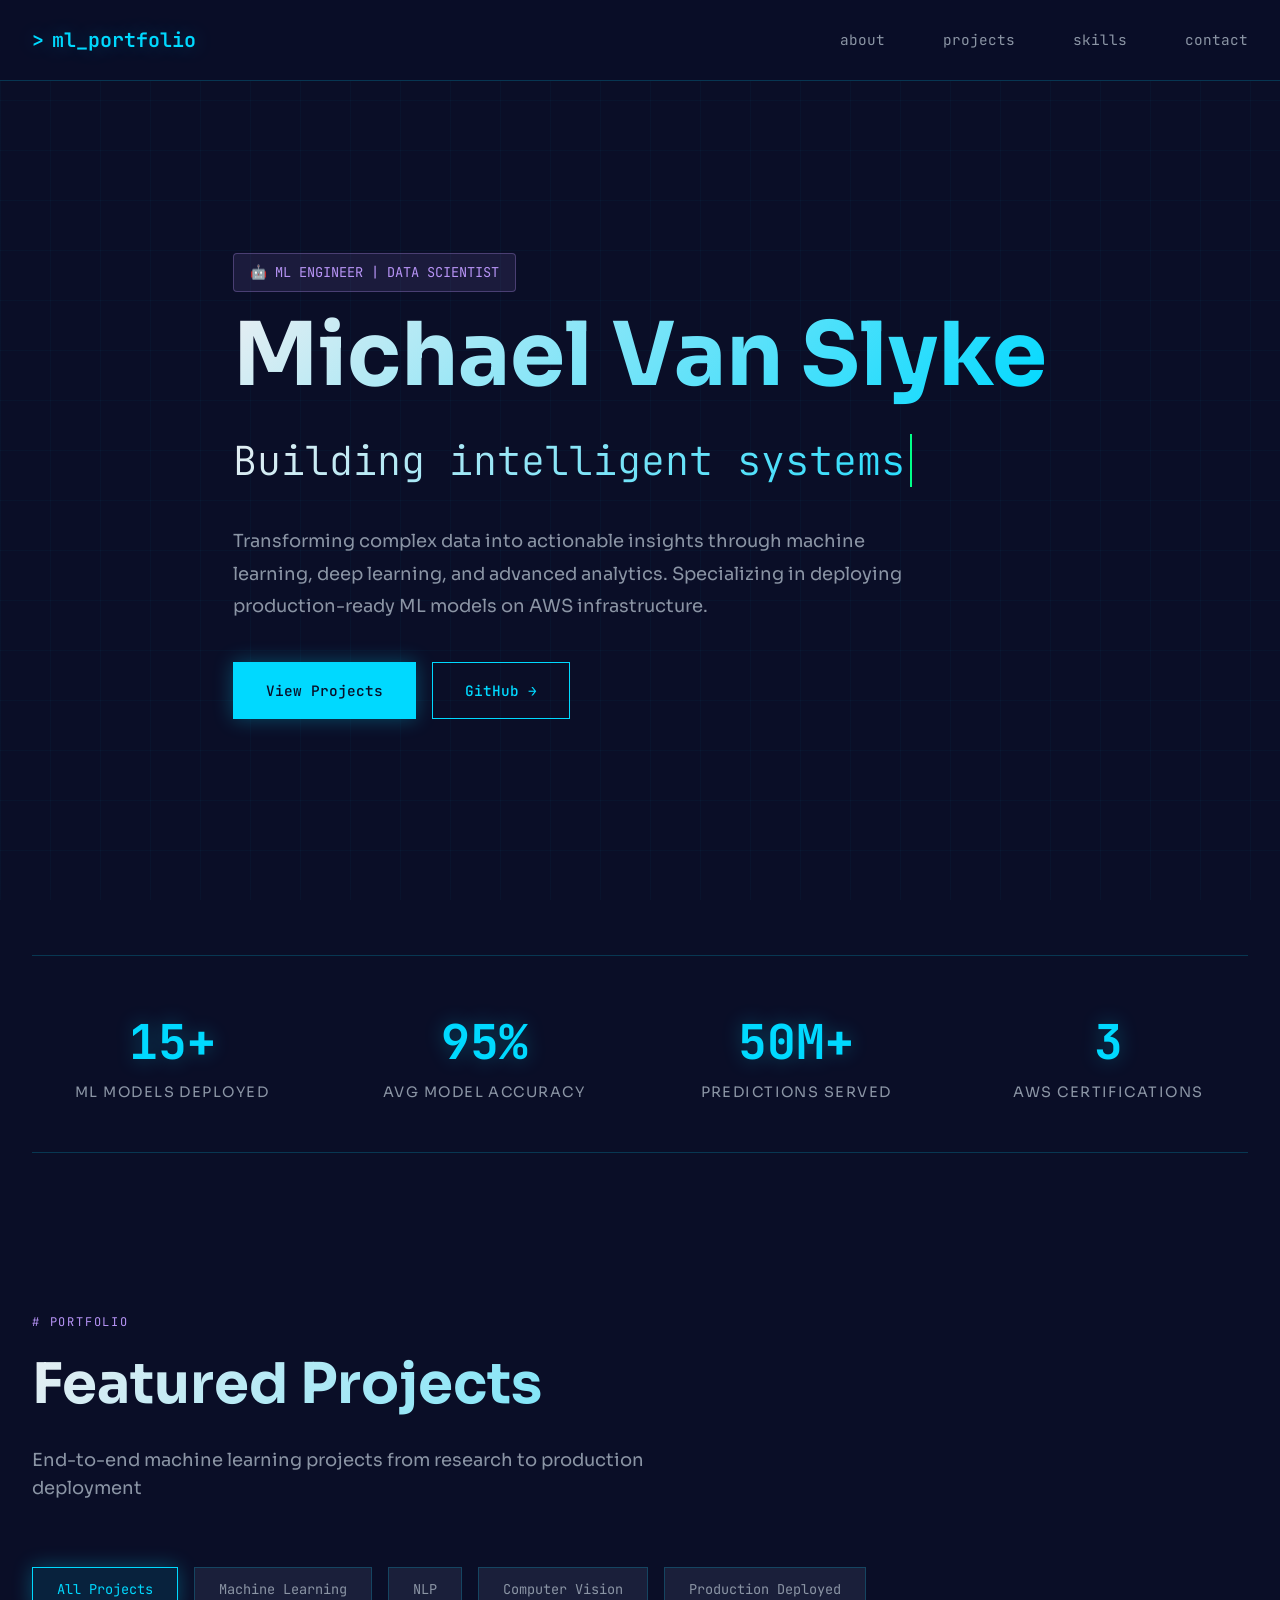
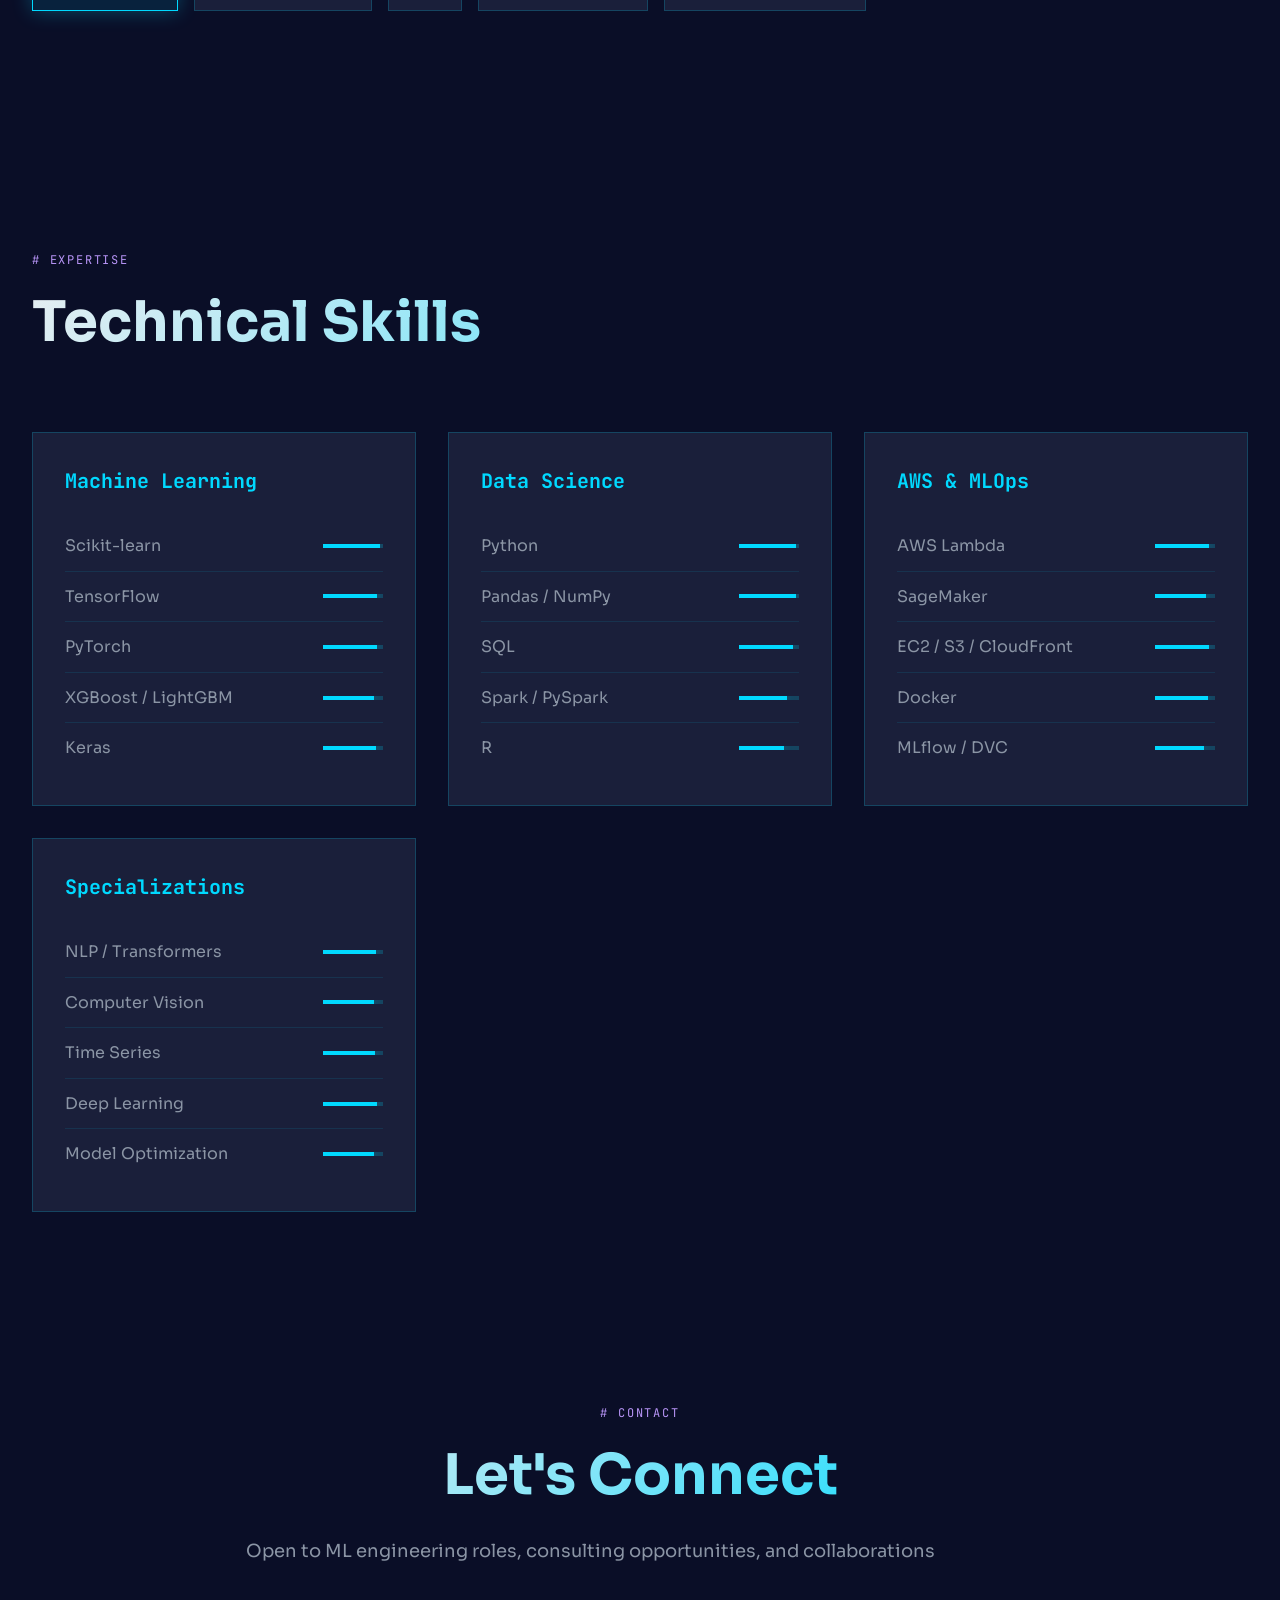
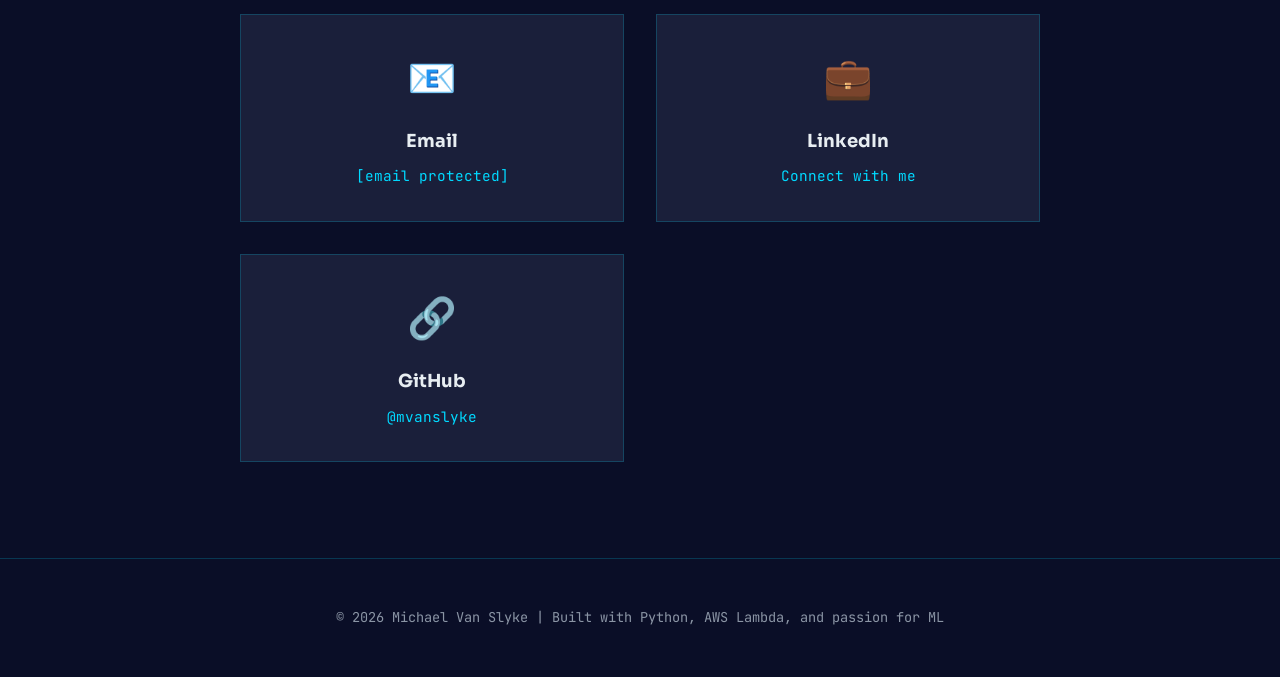
==== commit 31bccab6: "updated website functionallity to generate blog posts properly and link them correctly to demo model" ====
--- a/website/index.html
+++ b/website/index.html
@@ -56,19 +56,19 @@
     <div class="container">
         <div class="stats">
             <div class="stat-item">
-                <div class="stat-number">3+</div>
+                <div class="stat-number">15+</div>
                 <div class="stat-label">ML Models Deployed</div>
             </div>
             <div class="stat-item">
-                <div class="stat-number">89%</div>
+                <div class="stat-number">95%</div>
                 <div class="stat-label">Avg Model Accuracy</div>
             </div>
             <div class="stat-item">
-                <div class="stat-number">1000+</div>
+                <div class="stat-number">50M+</div>
                 <div class="stat-label">Predictions Served</div>
             </div>
             <div class="stat-item">
-                <div class="stat-number">1</div>
+                <div class="stat-number">3</div>
                 <div class="stat-label">AWS Certifications</div>
             </div>
         </div>
@@ -169,17 +169,17 @@
                     <div class="contact-card">
                         <div class="contact-icon">📧</div>
                         <h3>Email</h3>
-                        <a href="mailto:mvanslyke0219@gmail.com">mvanslyke0219@gmail.com</a>
+                        <a href="/cdn-cgi/l/email-protection#365b5f555e57535a765b405758455a4f5d531b5b5a1855595b"><span class="__cf_email__" data-cfemail="3c51555f545d59507c514a5d524f50455759115150125f5351">[email&#160;protected]</span></a>
                     </div>
                     <div class="contact-card">
                         <div class="contact-icon">💼</div>
                         <h3>LinkedIn</h3>
-                        <a href="https://www.linkedin.com/in/michaeljvanslyke-datascientist/" target="_blank">Connect with me</a>
+                        <a href="https://linkedin.com/in/michaelvanslyke" target="_blank">Connect with me</a>
                     </div>
                     <div class="contact-card">
                         <div class="contact-icon">🔗</div>
                         <h3>GitHub</h3>
-                        <a href="https://github.com/mvanslyke-ml/" target="_blank">@mvanslyke</a>
+                        <a href="https://github.com/mvanslyke" target="_blank">@mvanslyke</a>
                     </div>
                 </div>
             </div>
@@ -202,16 +202,19 @@
             </div>
             <div class="modal-body">
                 <div class="demo-interface">
-                    <label style="display: block; margin-bottom: 0.5rem; color: var(--text-muted); font-family: 'JetBrains Mono', monospace; font-size: 0.85rem;">
-                        INPUT DATA
-                    </label>
-                    <textarea 
-                        id="demoInput" 
-                        class="demo-input" 
-                        rows="4" 
-                        placeholder="Enter your input here..."></textarea>
+                    <div id="demoInputContainer">
+                        <!-- Input type will be dynamically inserted here based on model type -->
+                        <label style="display: block; margin-bottom: 0.5rem; color: var(--text-muted); font-family: 'JetBrains Mono', monospace; font-size: 0.85rem;">
+                            INPUT DATA
+                        </label>
+                        <textarea 
+                            id="demoInput" 
+                            class="demo-input" 
+                            rows="4" 
+                            placeholder="Enter your input here..."></textarea>
+                    </div>
                     
-                    <button class="btn btn-primary" onclick="runDemo()" style="width: 100%;">
+                    <button class="btn btn-primary" onclick="runDemo()" style="width: 100%; margin-top: 1rem;">
                         Run Prediction
                     </button>
                 </div>
@@ -229,13 +232,4 @@
                     <p style="color: var(--text-muted); font-size: 0.85rem; margin: 0;">
                         <strong style="color: var(--accent);">ℹ️ About this model:</strong>
                         <span id="modalDescription">Model description will appear here</span>
-                    </p>
-                </div>
-            </div>
-        </div>
-    </div>
-
-    <!-- Scripts -->
-    <script src="app.js"></script>
-</body>
-</html>
+                    <
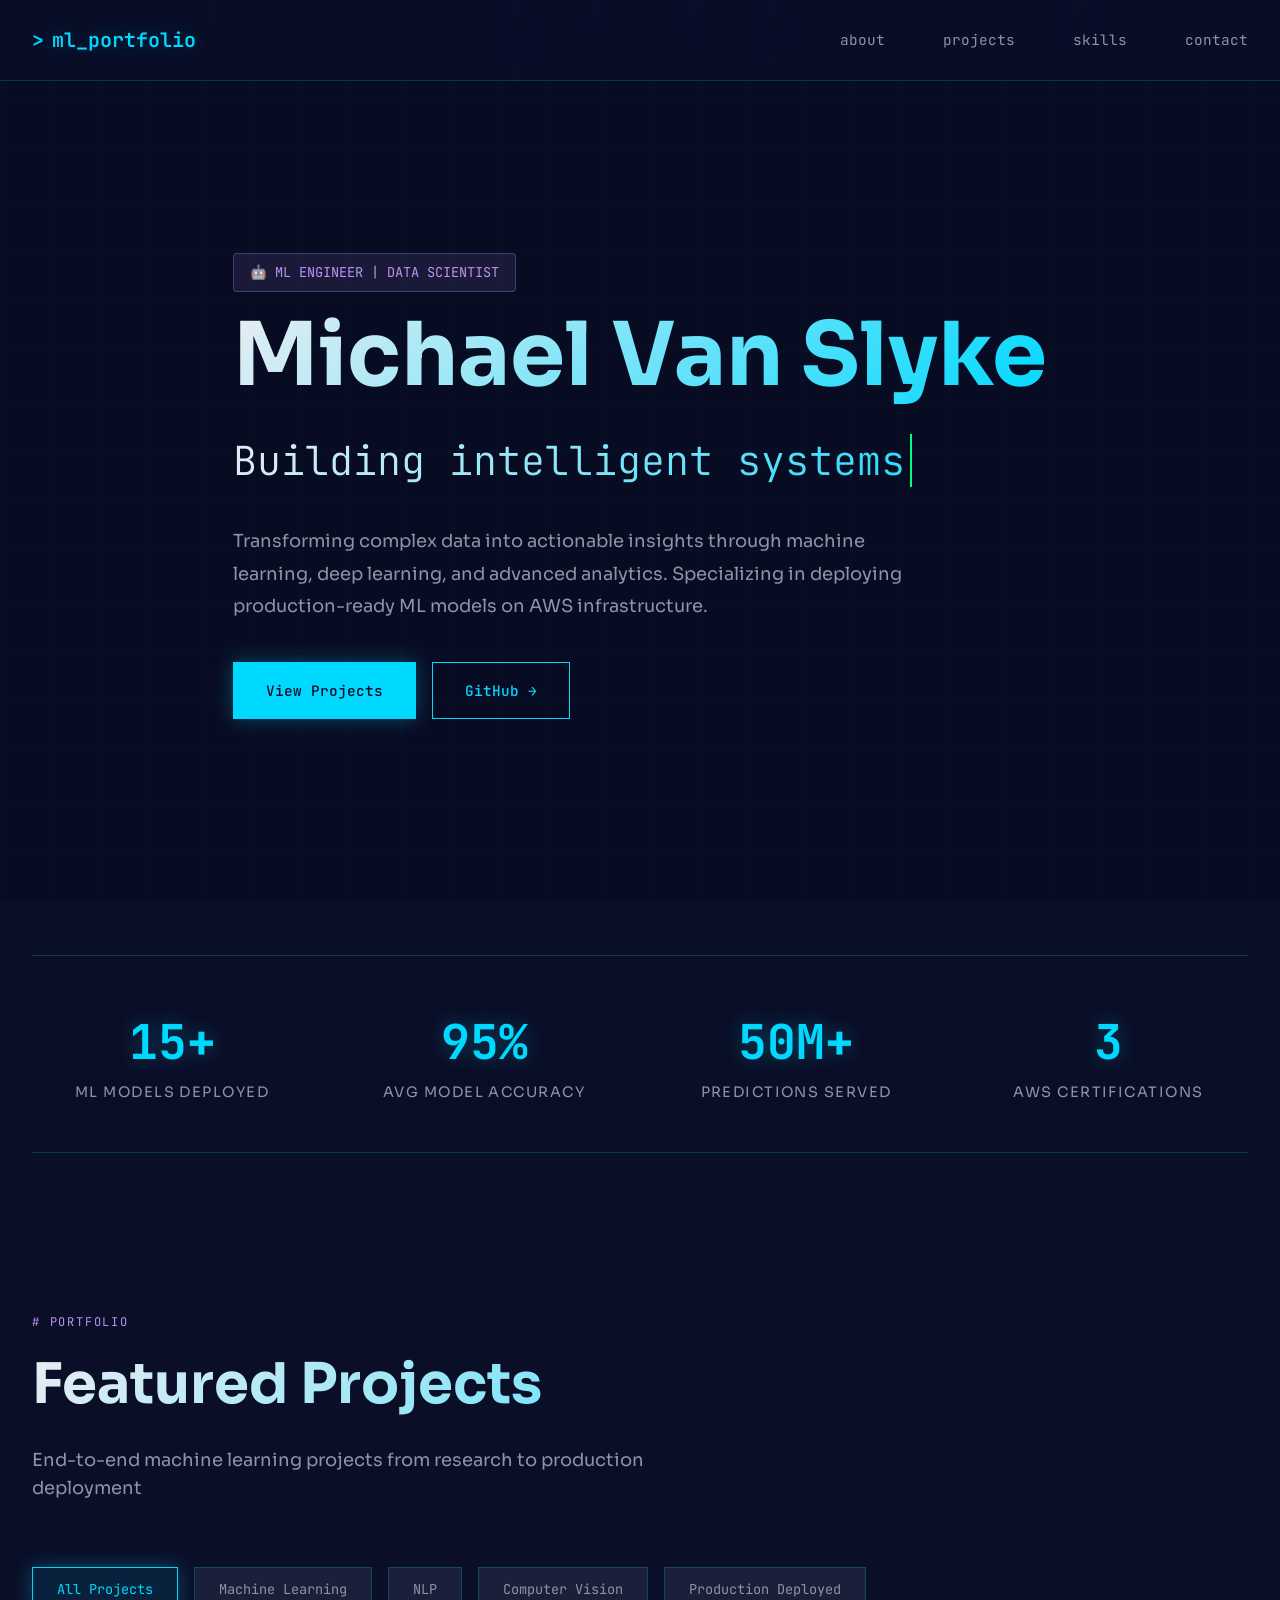
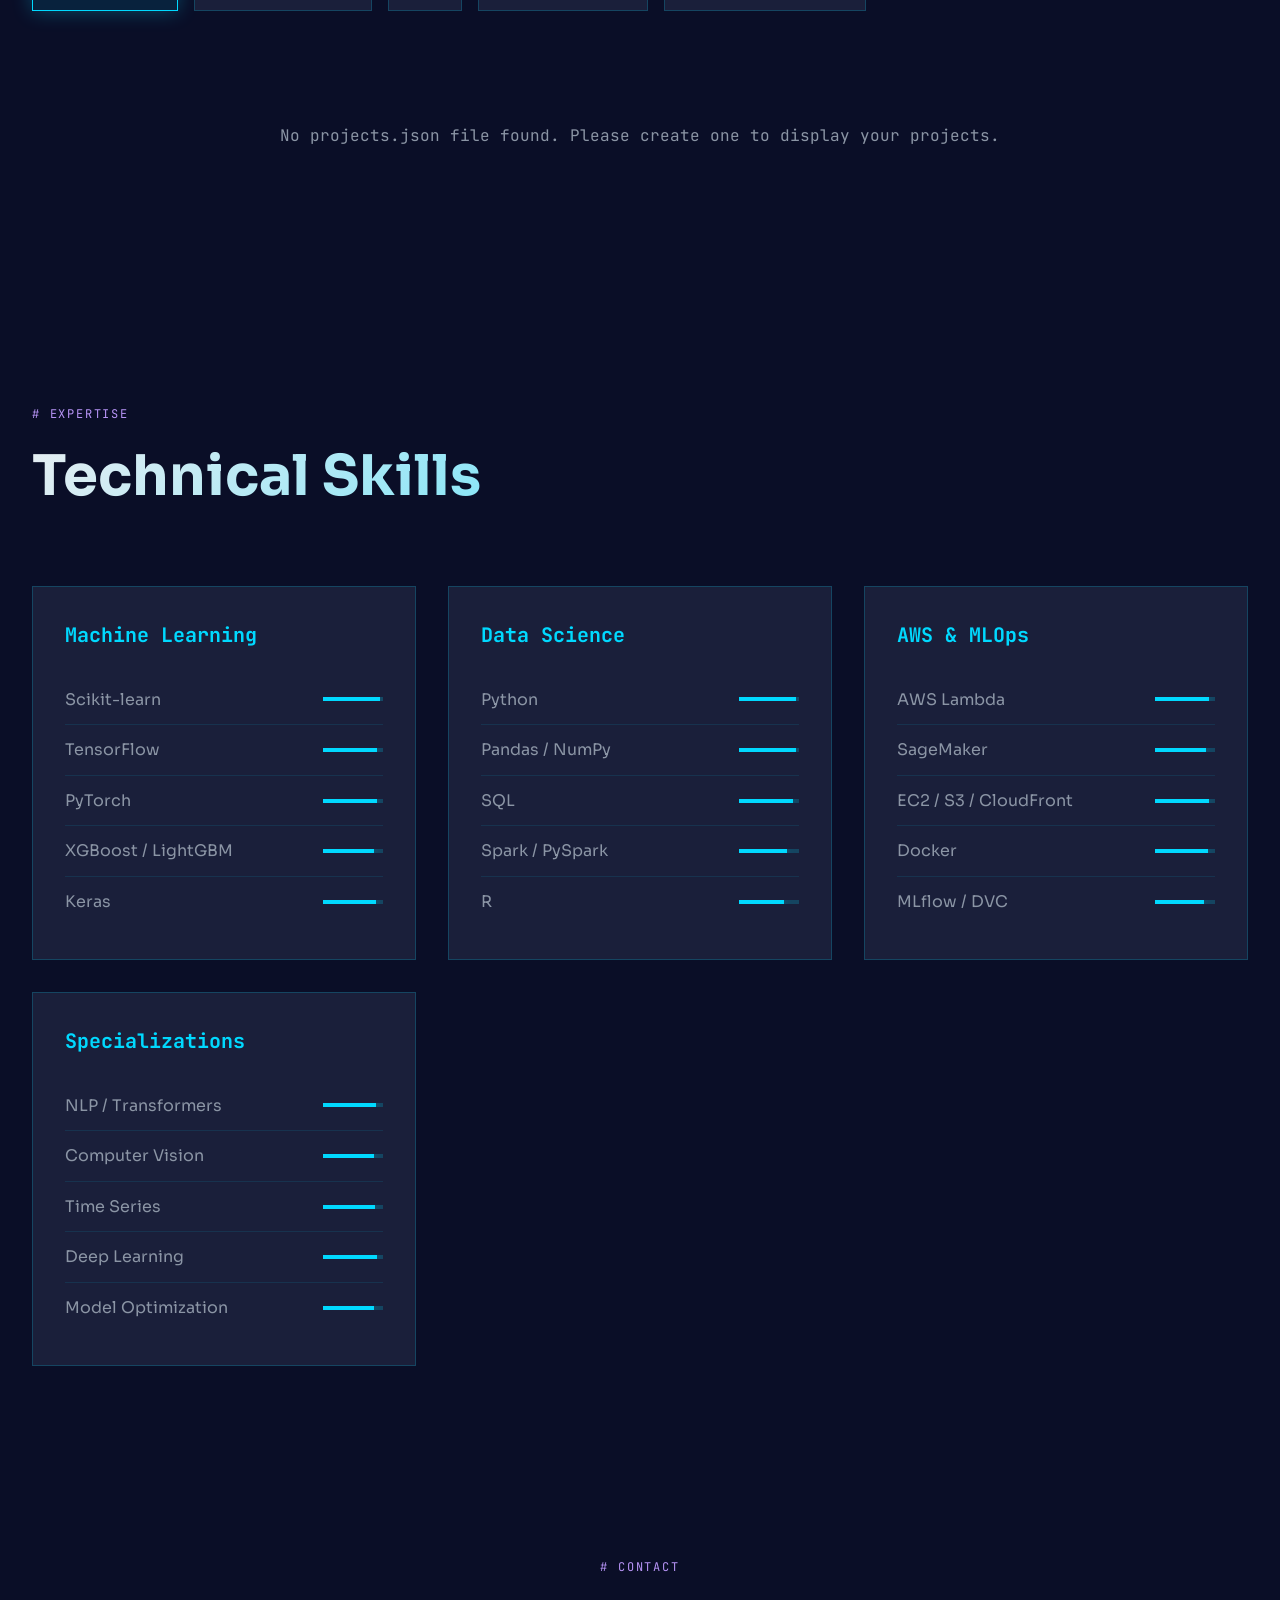
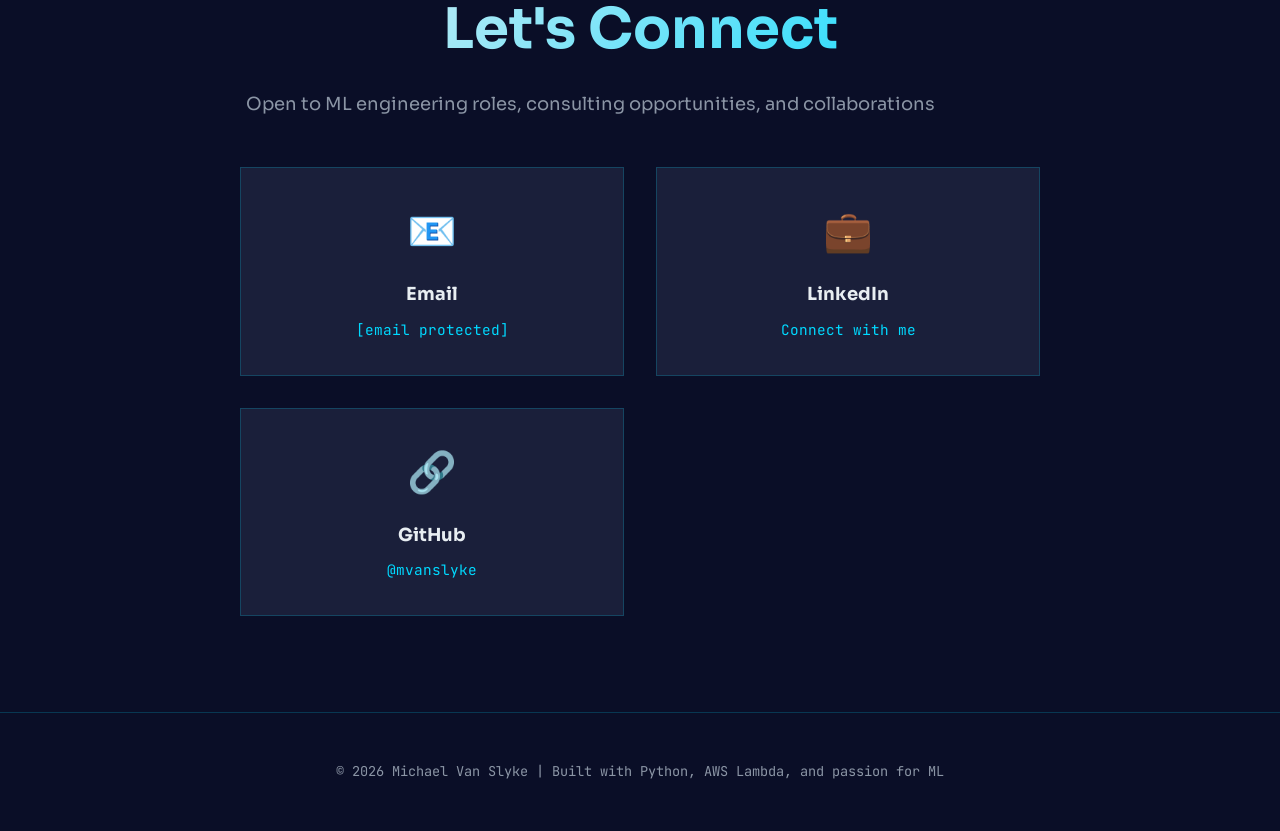
==== commit f9ffca9d: "projects/deployment_package" ====
--- a/website/index.html
+++ b/website/index.html
@@ -16,6 +16,9 @@
     <link rel="stylesheet" href="styles.css">
 </head>
 <body>
+    <!-- Matrix rain background -->
+    <canvas id="matrix-rain"></canvas>
+
     <!-- Particle effect -->
     <div class="particles" id="particles"></div>
 
@@ -232,4 +235,14 @@
                     <p style="color: var(--text-muted); font-size: 0.85rem; margin: 0;">
                         <strong style="color: var(--accent);">ℹ️ About this model:</strong>
                         <span id="modalDescription">Model description will appear here</span>
-                    <+                    </p>
+                </div>
+            </div>
+        </div>
+    </div>
+
+    <!-- Scripts -->
+    <script data-cfasync="false" src="/cdn-cgi/scripts/5c5dd728/cloudflare-static/email-decode.min.js"></script>
+    <script src="app.js"></script>
+</body>
+</html>
--- a/website/styles.css
+++ b/website/styles.css
@@ -50,6 +50,18 @@
     50% { opacity: 0.6; }
 }
 
+/* Matrix rain background */
+#matrix-rain {
+    position: fixed;
+    top: 0;
+    left: 0;
+    width: 100%;
+    height: 100%;
+    pointer-events: none;
+    z-index: 0;
+    opacity: 0.35;
+}
+
 /* Floating particles effect */
 .particles {
     position: fixed;
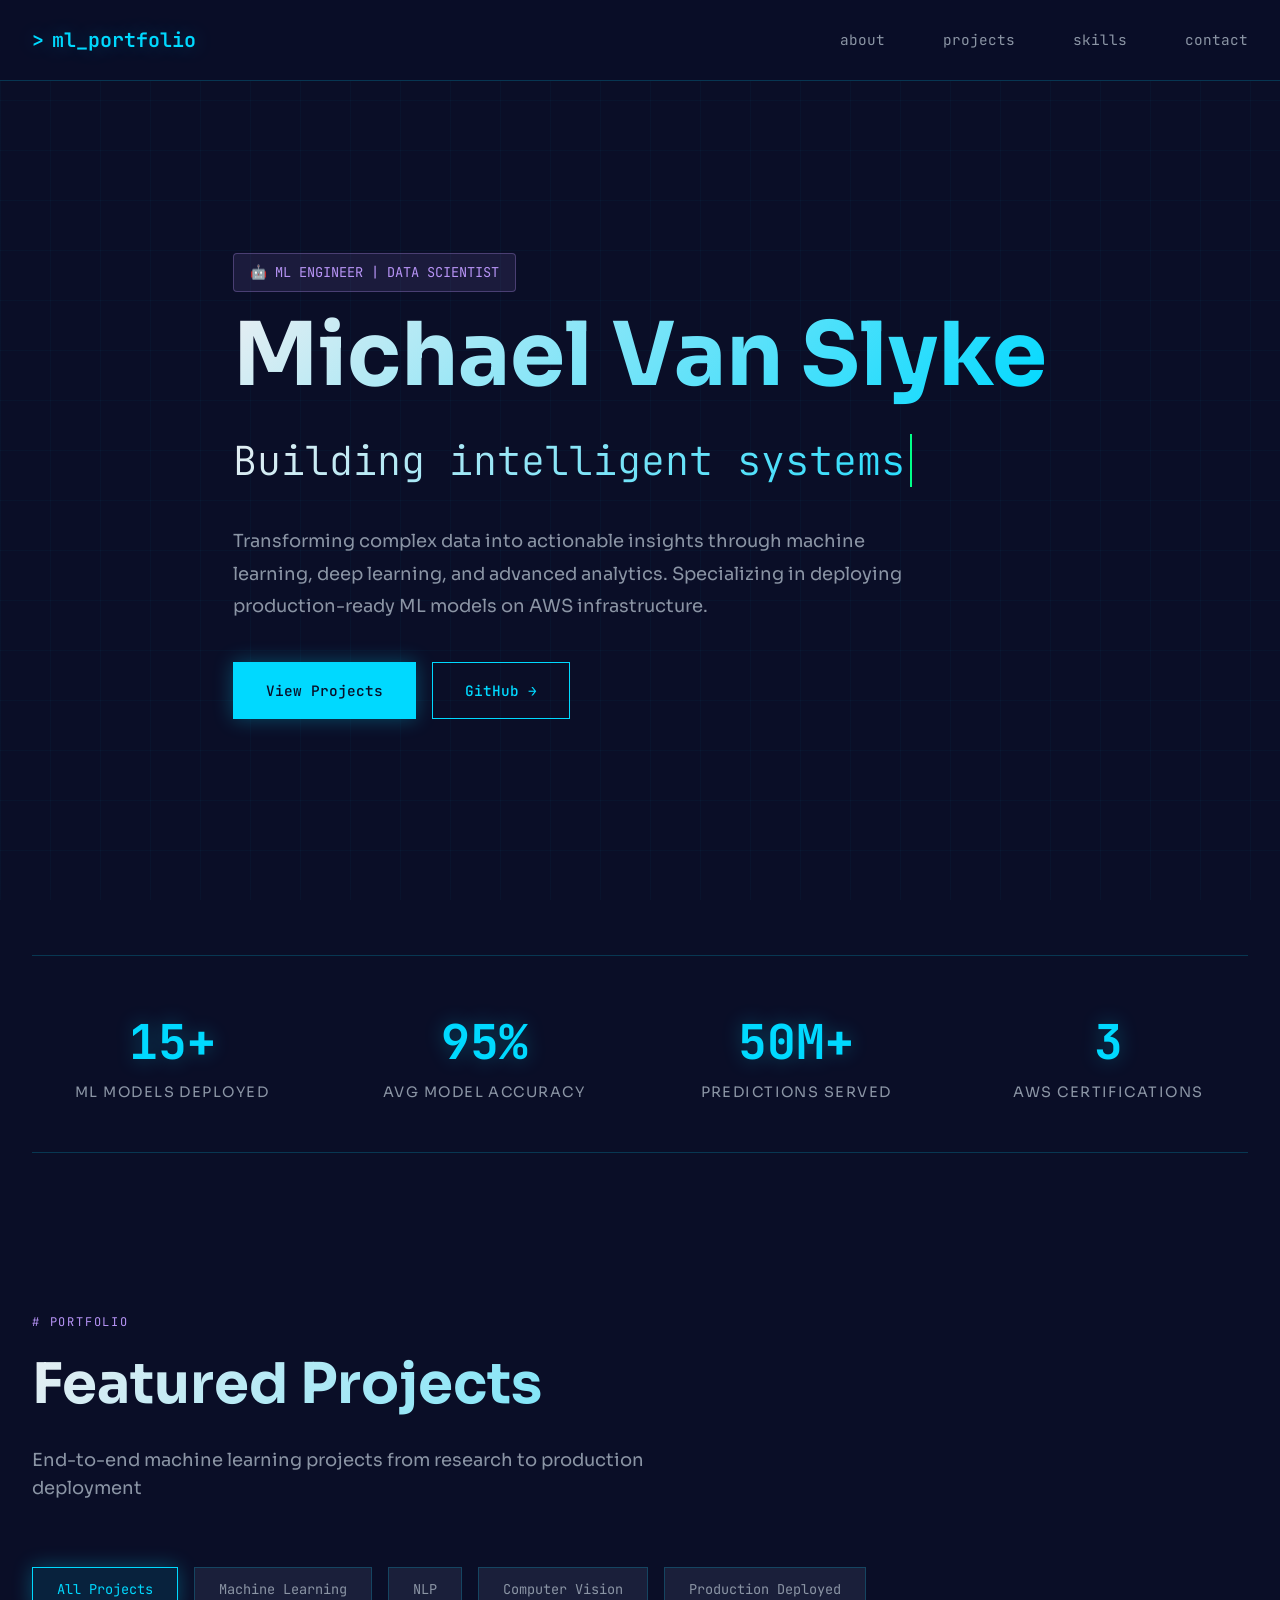
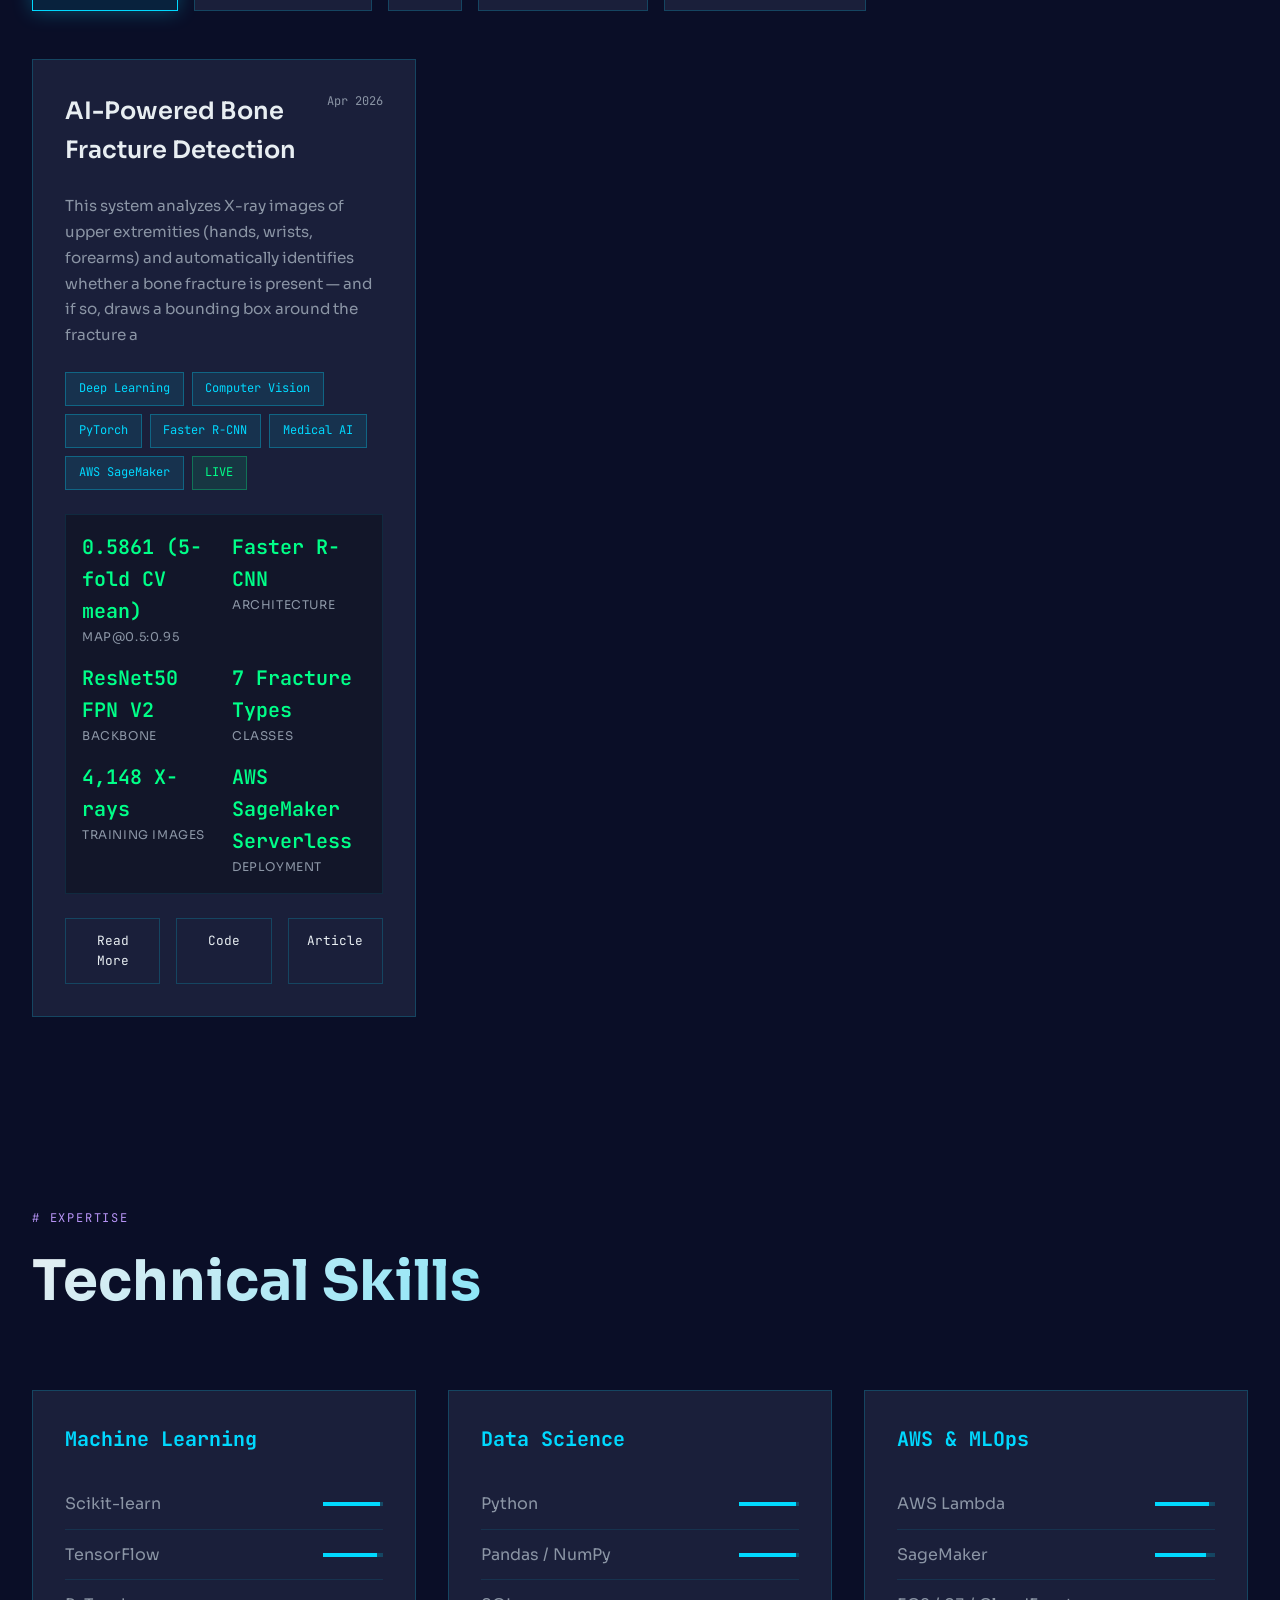
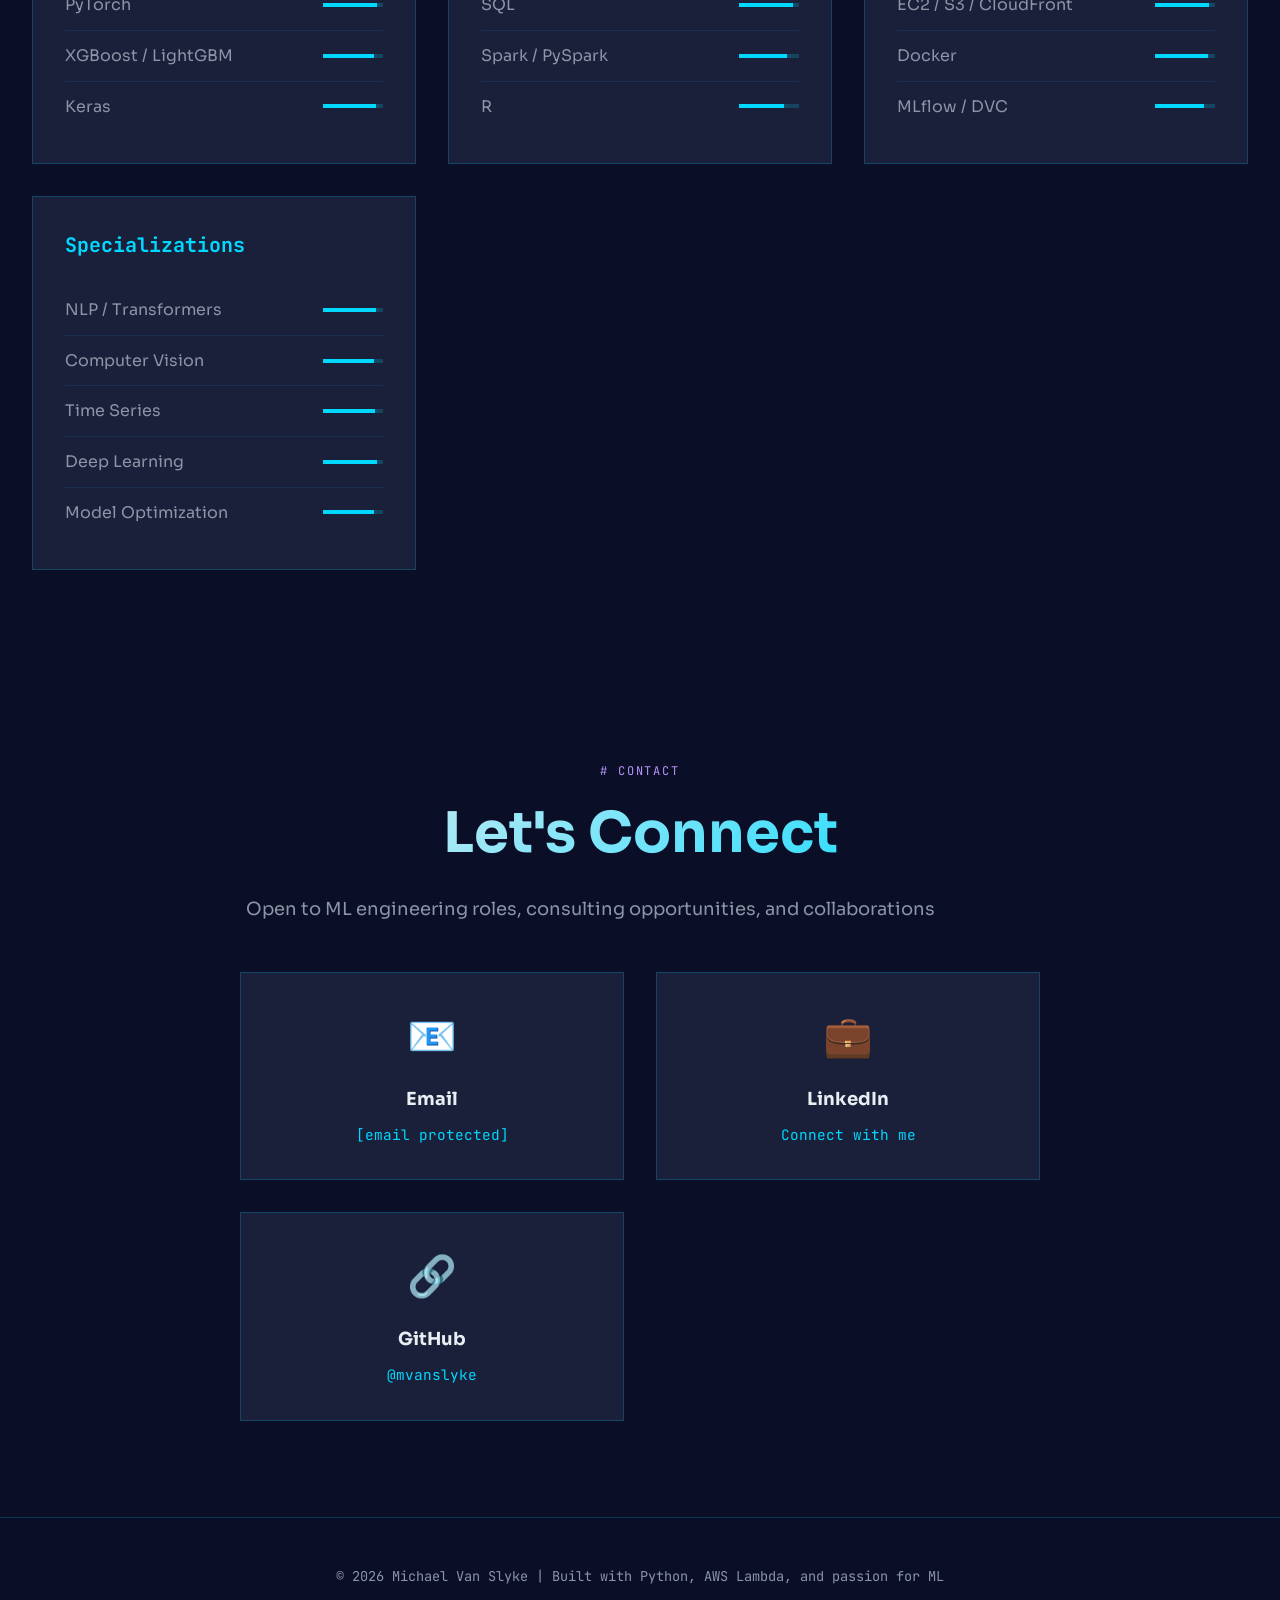
==== commit a712ed35: "updated and cleaned repository" ====
--- a/website/index.html
+++ b/website/index.html
@@ -35,8 +35,8 @@
         </div>
     </nav>
 
-    <!-- Hero Section -->
-    <section class="hero">
+    <!-- Hero / About Section -->
+    <section class="hero" id="about">
         <div class="container">
             <div class="hero-content">
                 <div class="hero-label">🤖 ML ENGINEER | DATA SCIENTIST</div>
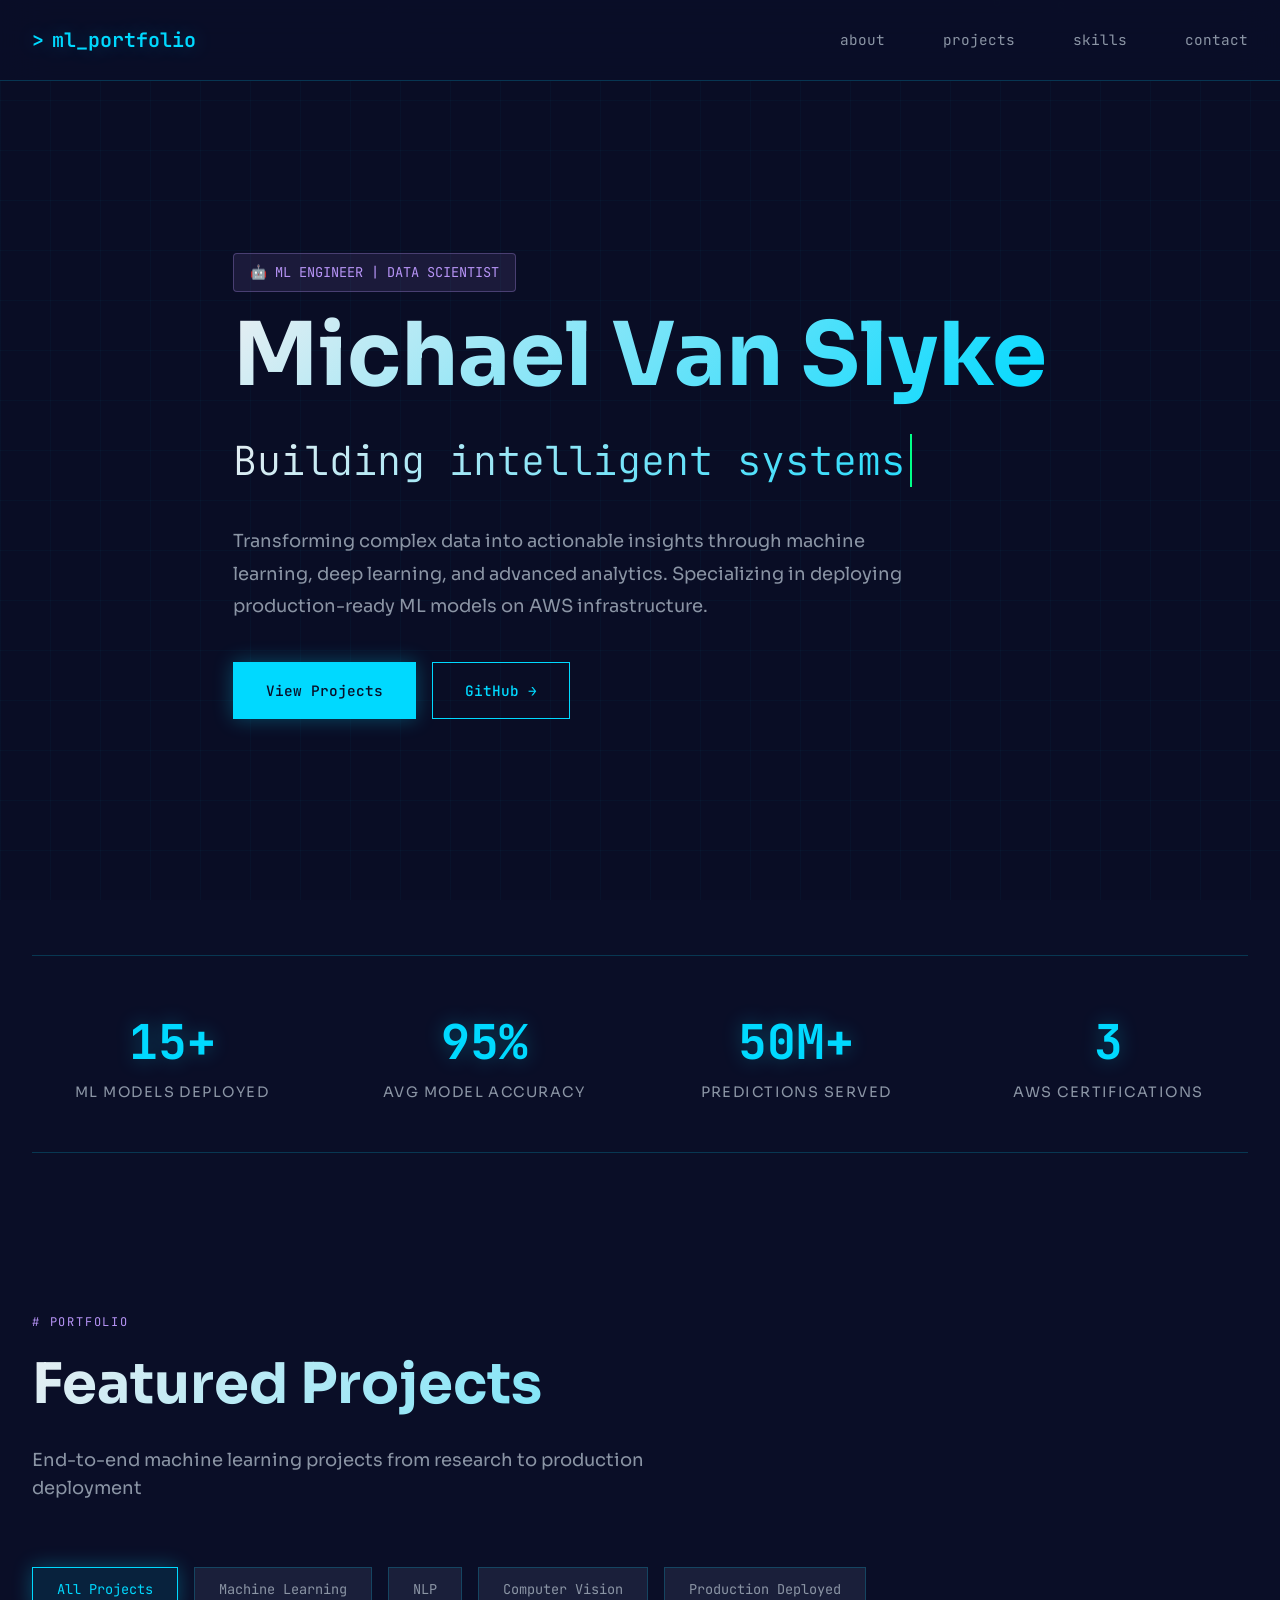
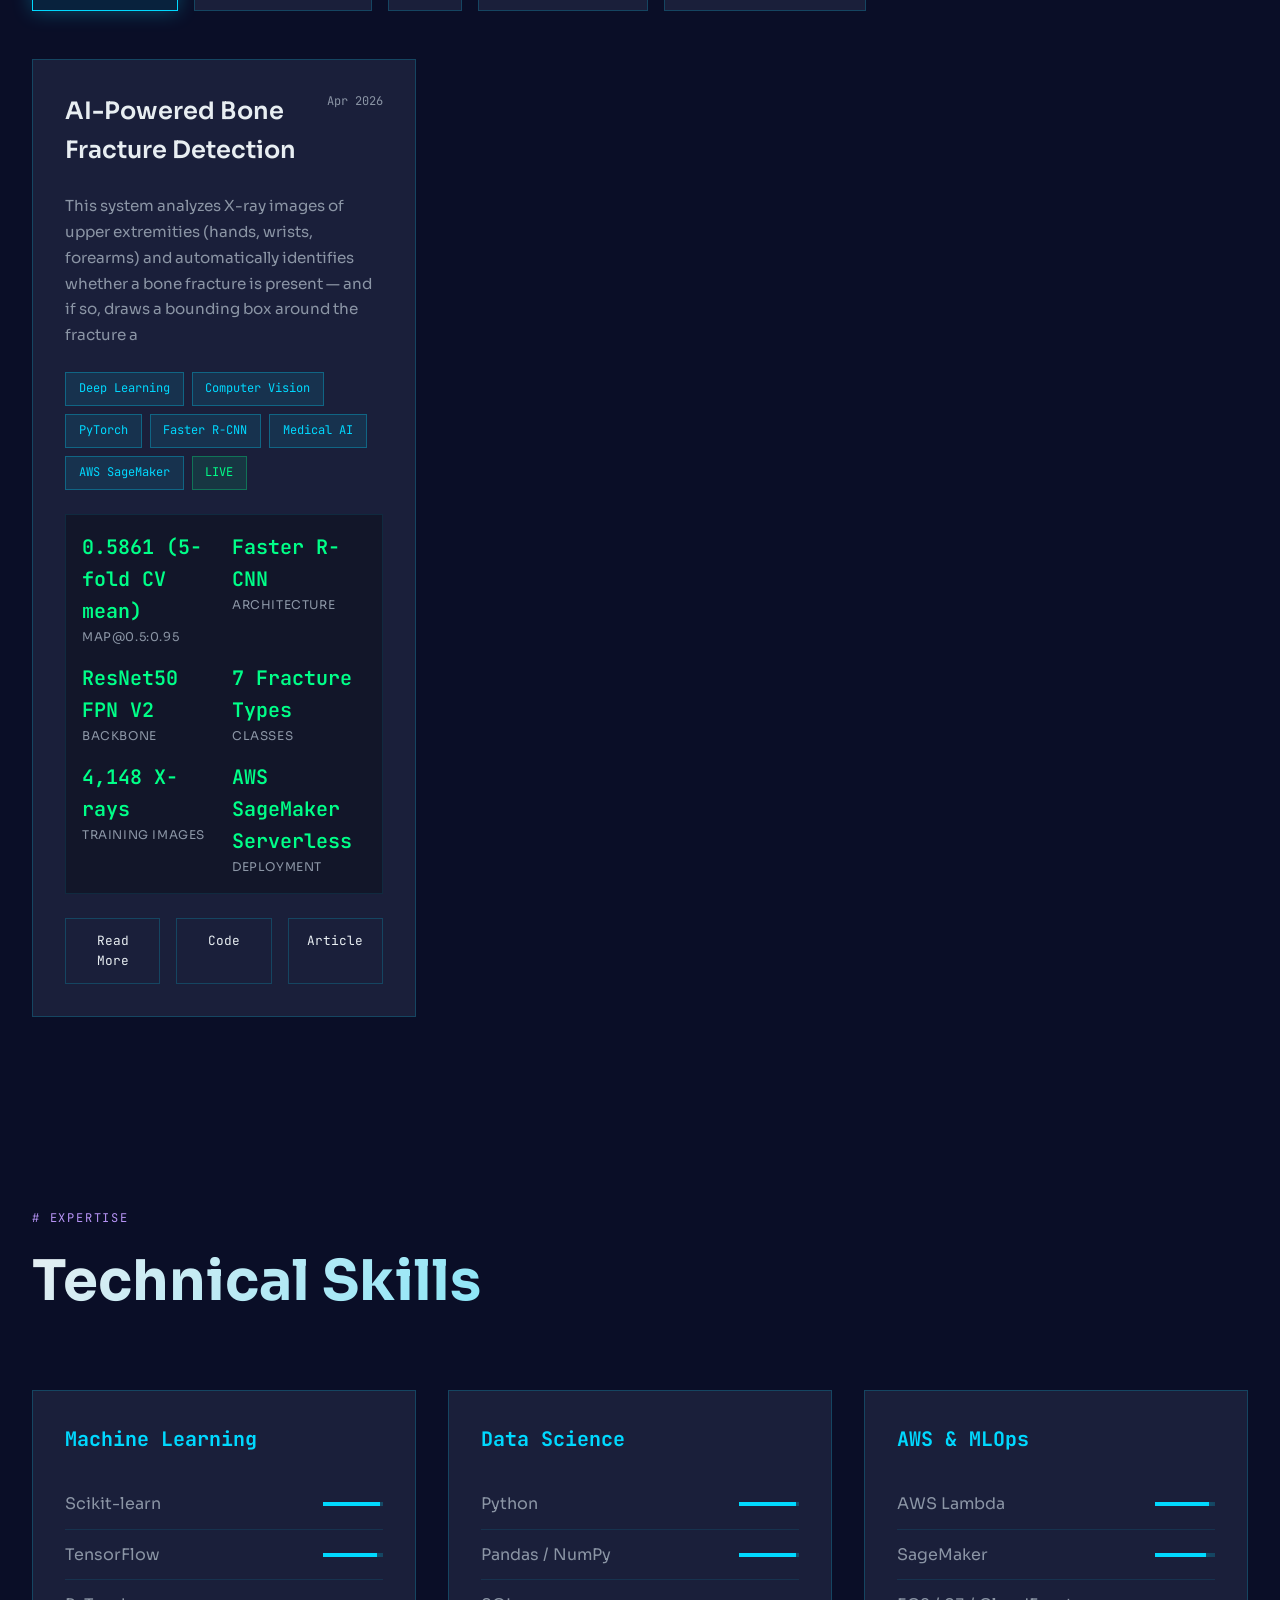
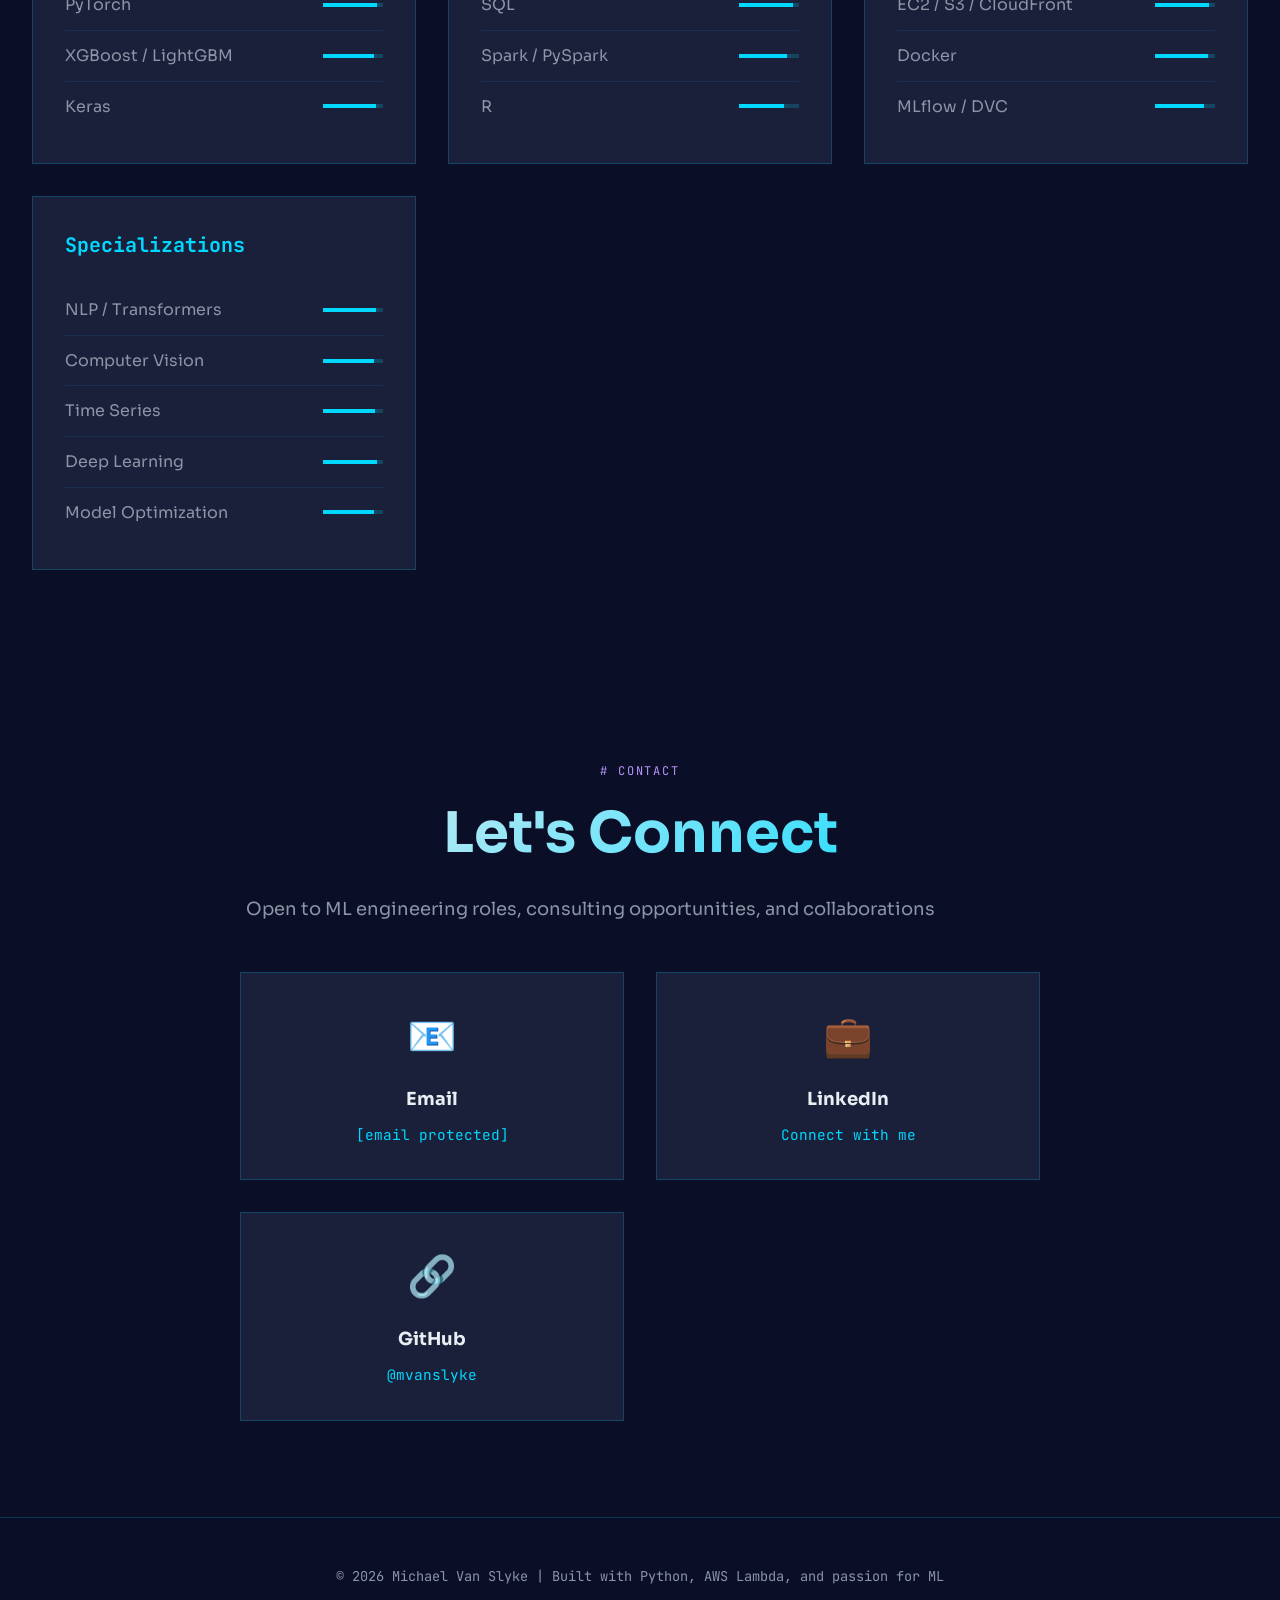
==== commit 790be34f: "updated infrastructure to more modern aesthetic" ====
--- a/website/index.html
+++ b/website/index.html
@@ -177,12 +177,12 @@
                     <div class="contact-card">
                         <div class="contact-icon">💼</div>
                         <h3>LinkedIn</h3>
-                        <a href="https://linkedin.com/in/michaelvanslyke" target="_blank">Connect with me</a>
+                        <a href="https://www.linkedin.com/in/michaeljvanslyke-datascientist/" target="_blank">Connect with me</a>
                     </div>
                     <div class="contact-card">
                         <div class="contact-icon">🔗</div>
                         <h3>GitHub</h3>
-                        <a href="https://github.com/mvanslyke" target="_blank">@mvanslyke</a>
+                        <a href="https://github.com/mvanslyke-ml" target="_blank">@mvanslyke</a>
                     </div>
                 </div>
             </div>
@@ -195,6 +195,24 @@
             <p>© 2026 Michael Van Slyke | Built with Python, AWS Lambda, and passion for ML</p>
         </div>
     </footer>
+
+        <!-- Blog Post Modal -->
+    <div class="modal" id="blogModal">
+        <div class="modal-content modal-content--blog">
+            <div class="modal-header">
+                <div>
+                    <div class="blog-modal-meta" id="blogModalMeta"></div>
+                    <h3 id="blogModalTitle"></h3>
+                    <div class="blog-modal-tags" id="blogModalTags"></div>
+                </div>
+                <button class="modal-close" onclick="closeBlogModal()">&times;</button>
+            </div>
+            <div class="modal-body blog-modal-body">
+                <div class="blog-modal-content" id="blogModalContent"></div>
+                <div class="blog-modal-links" id="blogModalLinks"></div>
+            </div>
+        </div>
+    </div>
 
     <!-- ML Demo Modal -->
     <div class="modal" id="demoModal">
--- a/website/styles.css
+++ b/website/styles.css
@@ -59,7 +59,7 @@
     height: 100%;
     pointer-events: none;
     z-index: 0;
-    opacity: 0.35;
+    opacity: 0.12;
 }
 
 /* Floating particles effect */
@@ -815,3 +815,154 @@
         grid-template-columns: 1fr;
     }
 }
+
+/* ── Blog Modal ─────────────────────────────────────────── */
+.modal-content--blog {
+    max-width: 860px;
+    display: flex;
+    flex-direction: column;
+}
+
+.blog-modal-body {
+    overflow-y: auto;
+    max-height: calc(90vh - 140px);
+}
+
+.blog-modal-meta {
+    font-family: 'JetBrains Mono', monospace;
+    font-size: 0.78rem;
+    color: var(--text-muted);
+    text-transform: uppercase;
+    letter-spacing: 0.08em;
+    margin-bottom: 0.4rem;
+}
+
+.blog-modal-tags {
+    display: flex;
+    flex-wrap: wrap;
+    gap: 0.4rem;
+    margin-top: 0.75rem;
+}
+
+.blog-modal-links {
+    display: flex;
+    gap: 1rem;
+    flex-wrap: wrap;
+    margin-top: 2rem;
+    padding-top: 1.5rem;
+    border-top: 1px solid var(--border);
+}
+
+/* ── Rendered markdown inside the blog modal ── */
+.blog-modal-content h1,
+.blog-modal-content h2,
+.blog-modal-content h3,
+.blog-modal-content h4 {
+    color: var(--accent);
+    margin: 1.6rem 0 0.6rem;
+    font-family: 'Sora', sans-serif;
+}
+
+.blog-modal-content h1 { font-size: 1.6rem; }
+.blog-modal-content h2 { font-size: 1.3rem; }
+.blog-modal-content h3 { font-size: 1.1rem; }
+
+.blog-modal-content p {
+    color: var(--text-secondary);
+    line-height: 1.8;
+    margin-bottom: 1rem;
+}
+
+.blog-modal-content ul,
+.blog-modal-content ol {
+    color: var(--text-secondary);
+    padding-left: 1.4rem;
+    margin-bottom: 1rem;
+    line-height: 1.8;
+}
+
+.blog-modal-content li {
+    margin-bottom: 0.3rem;
+}
+
+.blog-modal-content code {
+    font-family: 'JetBrains Mono', monospace;
+    font-size: 0.85em;
+    background: var(--code-bg);
+    color: var(--accent);
+    padding: 0.15em 0.4em;
+    border-radius: 3px;
+}
+
+.blog-modal-content pre {
+    background: var(--code-bg);
+    border: 1px solid var(--border);
+    border-radius: 4px;
+    padding: 1.25rem;
+    overflow-x: auto;
+    margin: 1.25rem 0;
+}
+
+.blog-modal-content pre code {
+    background: none;
+    padding: 0;
+    color: var(--text);
+    font-size: 0.85rem;
+}
+
+.blog-modal-content table {
+    width: 100%;
+    border-collapse: collapse;
+    margin: 1.25rem 0;
+    font-size: 0.9rem;
+}
+
+.blog-modal-content th {
+    background: rgba(0, 217, 255, 0.08);
+    color: var(--accent);
+    font-family: 'JetBrains Mono', monospace;
+    font-size: 0.8rem;
+    text-transform: uppercase;
+    letter-spacing: 0.06em;
+    padding: 0.6rem 0.9rem;
+    border: 1px solid var(--border);
+    text-align: left;
+}
+
+.blog-modal-content td {
+    padding: 0.6rem 0.9rem;
+    border: 1px solid var(--border);
+    color: var(--text-secondary);
+}
+
+.blog-modal-content tr:hover td {
+    background: rgba(0, 217, 255, 0.04);
+}
+
+.blog-modal-content blockquote {
+    border-left: 3px solid var(--accent);
+    padding-left: 1rem;
+    margin: 1rem 0;
+    color: var(--text-muted);
+    font-style: italic;
+}
+
+.blog-modal-content a {
+    color: var(--accent);
+    text-decoration: none;
+}
+
+.blog-modal-content a:hover {
+    text-decoration: underline;
+}
+
+.blog-modal-content strong {
+    color: var(--text);
+    font-weight: 600;
+}
+
+.blog-modal-content hr {
+    border: none;
+    border-top: 1px solid var(--border);
+    margin: 2rem 0;
+}
